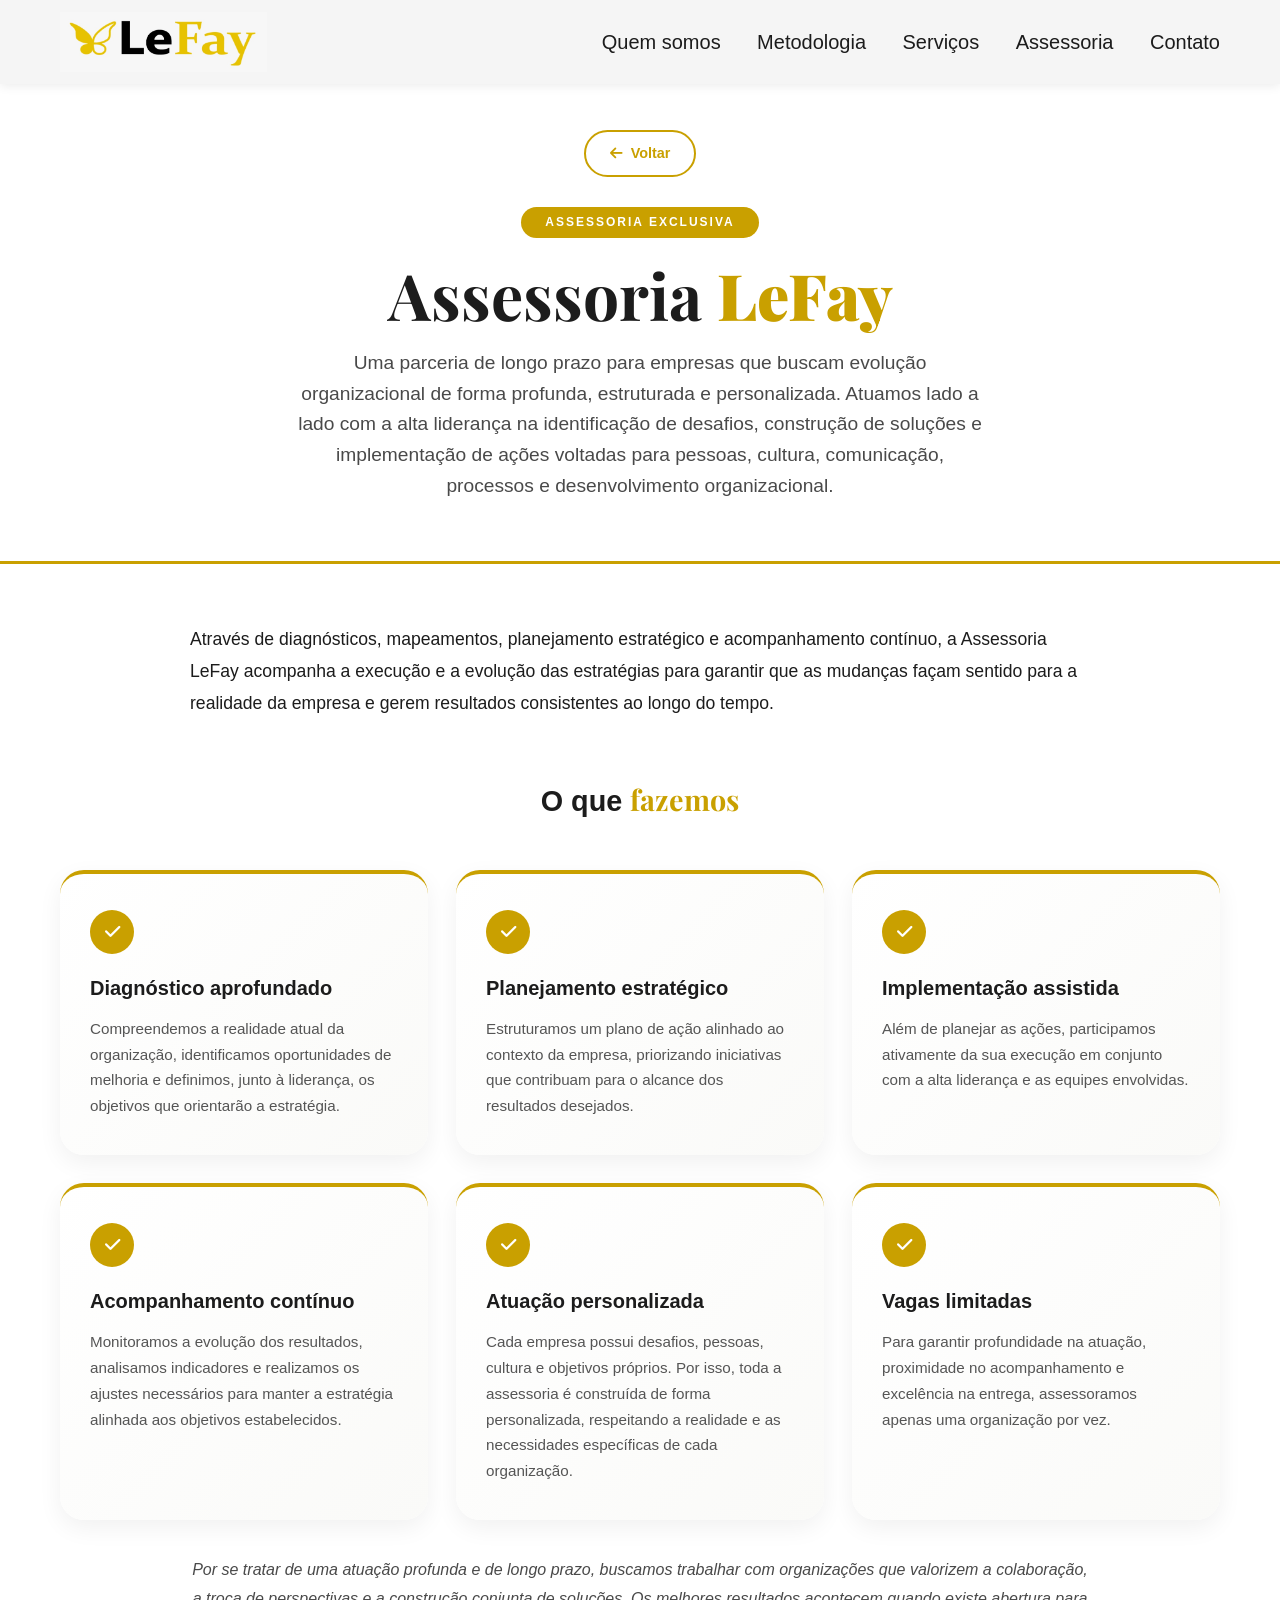
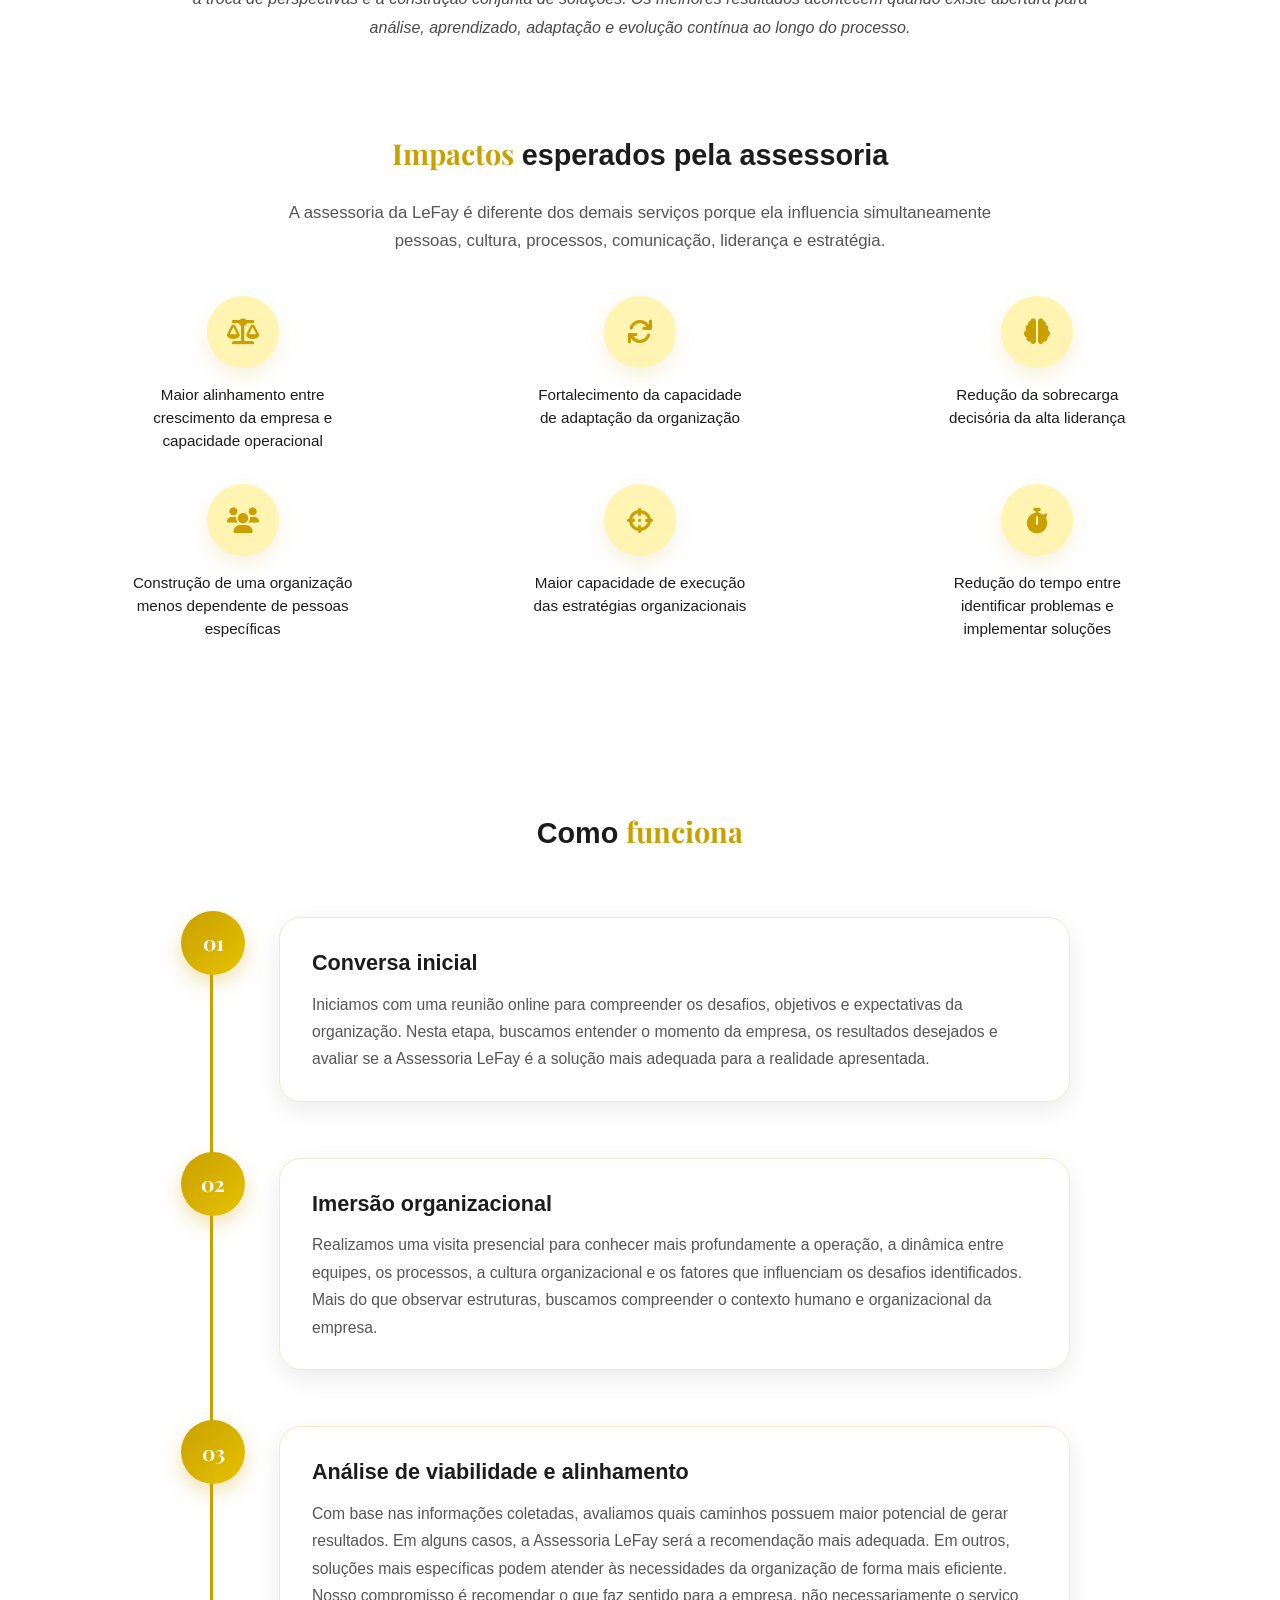
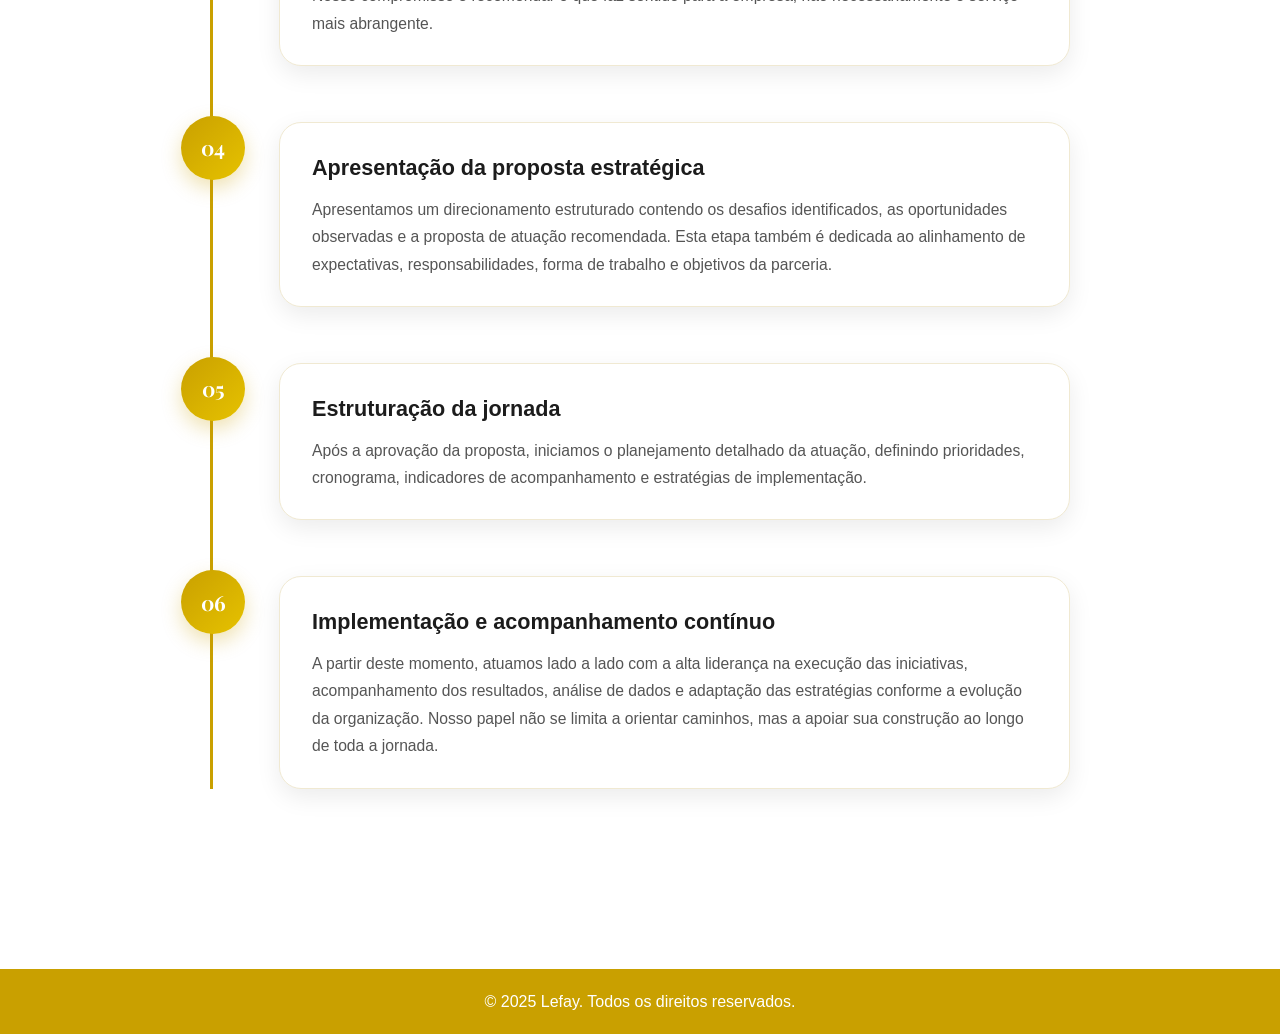
==== pages/acessoria.html @ 58fad02a "atualizando com base no wireframe que a cliente enviou" ====
<!DOCTYPE html>
<html lang="pt-BR">
<head>
    <meta charset="UTF-8">
    <meta name="viewport" content="width=device-width, initial-scale=1.0">
    <title>Assessoria Lefay | Lefay</title>
    <link rel="icon" type="image/png" href="images/favicon.png" sizes="64x64">
    <link rel="stylesheet" href="../styles.css">
    <link rel="stylesheet" href="https://cdnjs.cloudflare.com/ajax/libs/font-awesome/6.0.0/css/all.min.css">
    <link href="https://fonts.googleapis.com/css2?family=Playfair+Display:wght@400;700;900&display=swap" rel="stylesheet">
</head>
<body>
    <nav class="navbar">
        <div class="container">
            <div class="logo">
                <img src="../images/Prancheta 15.png" alt="Lefay Logo">
            </div>
            <div class="menu-toggle" id="menuToggle" aria-label="Abrir menu">
                <i class="fas fa-bars"></i>
            </div>
            <div class="nav-links" id="navLinks">
                <a href="index.html#about">Quem somos</a>
                <a href="index.html#metodologia">Metodologia</a>
                <a href="index.html#services">Serviços</a>
                <a href="index.html#assessoria">Assessoria</a>
                <a href="index.html#contact">Contato</a>
            </div>
        </div>
    </nav>

    <section class="service-detail-hero">
        <div class="container">
            <a href="../index.html#services" class="back-button">
                <i class="fas fa-arrow-left"></i> Voltar
            </a>
            <div class="service-hero-content">
                <span class="service-badge">ASSESSORIA EXCLUSIVA</span>
                <h1 class="service-detail-title">Assessoria <span class="highlight">LeFay</span></h1>
                <p class="service-detail-subtitle">Uma parceria de longo prazo para empresas que buscam evolução organizacional de forma profunda, estruturada e personalizada. Atuamos lado a lado com a alta liderança na identificação de desafios, construção de soluções e implementação de ações voltadas para pessoas, cultura, comunicação, processos e desenvolvimento organizacional.</p>
            </div>
        </div>
    </section>

    <section class="service-detail-content">
        <div class="container">

            <div class="service-detail-intro">
                <p>
                    Através de diagnósticos, mapeamentos, planejamento estratégico e acompanhamento contínuo, a Assessoria LeFay acompanha a execução e a evolução das estratégias para garantir que as mudanças façam sentido para a realidade da empresa e gerem resultados consistentes ao longo do tempo.
                </p>
            </div>

            <div class="assessoria-features-section">
                <h2 class="impacts-title">O que <span class="highlight">fazemos</span></h2>
                <div class="assessoria-features-grid">
                    <div class="assessoria-feature-card">
                        <span class="assessoria-feature-check"><i class="fas fa-check"></i></span>
                        <h3>Diagnóstico aprofundado</h3>
                        <p>Compreendemos a realidade atual da organização, identificamos oportunidades de melhoria e definimos, junto à liderança, os objetivos que orientarão a estratégia.</p>
                    </div>
                    <div class="assessoria-feature-card">
                        <span class="assessoria-feature-check"><i class="fas fa-check"></i></span>
                        <h3>Planejamento estratégico</h3>
                        <p>Estruturamos um plano de ação alinhado ao contexto da empresa, priorizando iniciativas que contribuam para o alcance dos resultados desejados.</p>
                    </div>
                    <div class="assessoria-feature-card">
                        <span class="assessoria-feature-check"><i class="fas fa-check"></i></span>
                        <h3>Implementação assistida</h3>
                        <p>Além de planejar as ações, participamos ativamente da sua execução em conjunto com a alta liderança e as equipes envolvidas.</p>
                    </div>
                    <div class="assessoria-feature-card">
                        <span class="assessoria-feature-check"><i class="fas fa-check"></i></span>
                        <h3>Acompanhamento contínuo</h3>
                        <p>Monitoramos a evolução dos resultados, analisamos indicadores e realizamos os ajustes necessários para manter a estratégia alinhada aos objetivos estabelecidos.</p>
                    </div>
                    <div class="assessoria-feature-card">
                        <span class="assessoria-feature-check"><i class="fas fa-check"></i></span>
                        <h3>Atuação personalizada</h3>
                        <p>Cada empresa possui desafios, pessoas, cultura e objetivos próprios. Por isso, toda a assessoria é construída de forma personalizada, respeitando a realidade e as necessidades específicas de cada organização.</p>
                    </div>
                    <div class="assessoria-feature-card">
                        <span class="assessoria-feature-check"><i class="fas fa-check"></i></span>
                        <h3>Vagas limitadas</h3>
                        <p>Para garantir profundidade na atuação, proximidade no acompanhamento e excelência na entrega, assessoramos apenas uma organização por vez.</p>
                    </div>
                </div>
                <p class="assessoria-features-note">
                    Por se tratar de uma atuação profunda e de longo prazo, buscamos trabalhar com organizações que valorizem a colaboração, a troca de perspectivas e a construção conjunta de soluções. Os melhores resultados acontecem quando existe abertura para análise, aprendizado, adaptação e evolução contínua ao longo do processo.
                </p>
            </div>

            <div class="impacts-section">
                <h2 class="impacts-title"><span class="highlight">Impactos</span> esperados pela assessoria</h2>
                <p class="impacts-subtext">A assessoria da LeFay é diferente dos demais serviços porque ela influencia simultaneamente pessoas, cultura, processos, comunicação, liderança e estratégia.</p>
                <div class="impacts-grid">
                    <div class="impact-item">
                        <span class="impact-icon"><i class="fas fa-balance-scale"></i></span>
                        <p>Maior alinhamento entre crescimento da empresa e capacidade operacional</p>
                    </div>
                    <div class="impact-item">
                        <span class="impact-icon"><i class="fas fa-sync"></i></span>
                        <p>Fortalecimento da capacidade de adaptação da organização</p>
                    </div>
                    <div class="impact-item">
                        <span class="impact-icon"><i class="fas fa-brain"></i></span>
                        <p>Redução da sobrecarga decisória da alta liderança</p>
                    </div>
                    <div class="impact-item">
                        <span class="impact-icon"><i class="fas fa-users"></i></span>
                        <p>Construção de uma organização menos dependente de pessoas específicas</p>
                    </div>
                    <div class="impact-item">
                        <span class="impact-icon"><i class="fas fa-crosshairs"></i></span>
                        <p>Maior capacidade de execução das estratégias organizacionais</p>
                    </div>

                     <div class="impact-item">
                        <span class="impact-icon"><i class="fas fa-stopwatch"></i></span>
                        <p>Redução do tempo entre identificar problemas e implementar soluções</p>
                    </div>

                </div>
            </div>

        </div>

        <div class="assessoria-jornada" id="como-funciona">
            <div class="container">
                <h2 class="impacts-title">Como <span class="highlight">funciona</span></h2>
                <div class="jornada-timeline">

                    <div class="jornada-step">
                        <div class="jornada-step-number"><span class="highlight">01</span></div>
                        <div class="jornada-step-content">
                            <h3>Conversa inicial</h3>
                            <p>Iniciamos com uma reunião online para compreender os desafios, objetivos e expectativas da organização. Nesta etapa, buscamos entender o momento da empresa, os resultados desejados e avaliar se a Assessoria LeFay é a solução mais adequada para a realidade apresentada.</p>
                        </div>
                    </div>

                    <div class="jornada-step">
                        <div class="jornada-step-number"><span class="highlight">02</span></div>
                        <div class="jornada-step-content">
                            <h3>Imersão organizacional</h3>
                            <p>Realizamos uma visita presencial para conhecer mais profundamente a operação, a dinâmica entre equipes, os processos, a cultura organizacional e os fatores que influenciam os desafios identificados. Mais do que observar estruturas, buscamos compreender o contexto humano e organizacional da empresa.</p>
                        </div>
                    </div>

                    <div class="jornada-step">
                        <div class="jornada-step-number"><span class="highlight">03</span></div>
                        <div class="jornada-step-content">
                            <h3>Análise de viabilidade e alinhamento</h3>
                            <p>Com base nas informações coletadas, avaliamos quais caminhos possuem maior potencial de gerar resultados. Em alguns casos, a Assessoria LeFay será a recomendação mais adequada. Em outros, soluções mais específicas podem atender às necessidades da organização de forma mais eficiente. Nosso compromisso é recomendar o que faz sentido para a empresa, não necessariamente o serviço mais abrangente.</p>
                        </div>
                    </div>

                    <div class="jornada-step">
                        <div class="jornada-step-number"><span class="highlight">04</span></div>
                        <div class="jornada-step-content">
                            <h3>Apresentação da proposta estratégica</h3>
                            <p>Apresentamos um direcionamento estruturado contendo os desafios identificados, as oportunidades observadas e a proposta de atuação recomendada. Esta etapa também é dedicada ao alinhamento de expectativas, responsabilidades, forma de trabalho e objetivos da parceria.</p>
                        </div>
                    </div>

                    <div class="jornada-step">
                        <div class="jornada-step-number"><span class="highlight">05</span></div>
                        <div class="jornada-step-content">
                            <h3>Estruturação da jornada</h3>
                            <p>Após a aprovação da proposta, iniciamos o planejamento detalhado da atuação, definindo prioridades, cronograma, indicadores de acompanhamento e estratégias de implementação.</p>
                        </div>
                    </div>

                    <div class="jornada-step jornada-step--last">
                        <div class="jornada-step-number"><span class="highlight">06</span></div>
                        <div class="jornada-step-content">
                            <h3>Implementação e acompanhamento contínuo</h3>
                            <p>A partir deste momento, atuamos lado a lado com a alta liderança na execução das iniciativas, acompanhamento dos resultados, análise de dados e adaptação das estratégias conforme a evolução da organização. Nosso papel não se limita a orientar caminhos, mas a apoiar sua construção ao longo de toda a jornada.</p>
                        </div>
                    </div>

                </div>
            </div>
        </div>

    </section>

    <footer class="footer">
        <div class="container">
            <p>&copy; 2025 Lefay. Todos os direitos reservados.</p>
        </div>
    </footer>

    <script>
        const menuToggle = document.getElementById('menuToggle');
        const navLinks = document.getElementById('navLinks');
        if (menuToggle && navLinks) {
            menuToggle.addEventListener('click', (e) => {
                e.stopPropagation();
                navLinks.classList.toggle('active');
            });
            navLinks.querySelectorAll('a').forEach(link => {
                link.addEventListener('click', () => {
                    navLinks.classList.remove('active');
                });
            });
            document.addEventListener('click', (e) => {
                if (!e.target.closest('.navbar')) {
                    navLinks.classList.remove('active');
                }
            });
        }
    </script>
</body>
</html>
---- styles.css ----
:root {
    --gold: #C9A000;
    --sunflower: #FFF4B1;
    --beige: #F5F5F5;
    --white: #ffffff;
    --white2: #F5F5F5;
    --text-dark: #1C1C1C;
    --light-gold: #E6C200;
    --soft-beige: #F5F5F5;
    --cream: #F5F5F5;
    --brand-white: #F5F5F5;
    --notice-bg: #fffbe6;
    --notice-border: #ffe58f;
}

* {
    margin: 0;
    padding: 0;
    box-sizing: border-box;
}

body {
    font-family: 'Arial', sans-serif;
    line-height: 1.6;
    color: var(--text-dark);
    max-width: 100%;
    overflow-x: hidden;
    background-color: var(--brand-white);
}

section {
    background-color: var(--brand-white);
}

.container {
    max-width: 1280px;
    margin: 0 auto;
    padding: 0 60px;
    width: 100%;
}

/* Navbar */
.navbar {
    position: fixed;
    top: 0;
    left: 0;
    right: 0;
    background-color: var(--white2);
    padding: 12px 0;
    box-shadow: 0 2px 10px rgba(0, 0, 0, 0.08);
    z-index: 1000;
}

.navbar .container {
    display: flex;
    justify-content: space-between;
    align-items: center;
}

.logo {
    height: 60px;
    display: flex;
    align-items: center;
}

.logo img {
    height: 60px;
    width: auto;
}

.nav-links a {
    text-decoration: none;
    color: var(--text-dark);
    margin-left: 32px;
    font-weight: 500;
    transition: color 0.3s ease;
    font-size: 20px;
}

.nav-links a:hover {
    color: var(--gold);
}

/* Menu mobile */
.menu-toggle {
    display: none;
    cursor: pointer;
    font-size: 24px;
}

/* Welcome Hero Section */
.welcome-hero {
    min-height: 90vh;
    background: linear-gradient(135deg, var(--gold), var(--sunflower));
    color: var(--white);
    display: flex;
    align-items: center;
    position: relative;
    padding-top: 80px;
    padding-left: 40px;
    overflow: hidden;
}

.welcome-hero .container {
    display: block;
    padding: 0;
    max-width: none;
    width: 100%;
}

.hero-content {
    text-align: left;
    max-width: min(700px, 60vw);
    margin: 0;
    padding: 0 40px;
    position: relative;
    z-index: 2;
}

.hero-image {
    position: absolute;
    right: 5%;
    top: 50%;
    transform: translateY(-50%);
    width: 50%;
    max-width: 680px;
    display: flex;
    align-items: center;
    justify-content: center;
    z-index: 1;
}

.hero-image img {
    max-width: 100%;
    height: auto;
    object-fit: contain;
    filter: drop-shadow(0 10px 30px rgba(0, 0, 0, 0.15));
    transition: transform 0.3s ease, filter 0.3s ease;
}

.hero-image img:hover {
    transform: scale(1.05);
    filter: drop-shadow(0 15px 40px rgba(0, 0, 0, 0.2));
}

.hero-content h1 {
    font-size: clamp(4.5rem, 9vw, 7rem);
    margin-bottom: 18px;
    line-height: 1.1;
    max-width: 100%;
    word-wrap: break-word;
}

.hero-content h1 .highlight {
    font-family: 'Playfair Display', serif;
    font-weight: 700;
}

.hero-content p {
    font-size: clamp(1.15rem, 1.55vw, 1.55rem);
    margin-bottom: 30px;
    max-width: 100%;
}


.cta-button {
    display: inline-block;
    padding: 15px 40px;
    background-color: var(--white);
    color: var(--gold);
    text-decoration: none;
    border-radius: 30px;
    font-size: 1.2rem;
    font-weight: bold;
    transition: transform 0.3s ease;
    position: relative;
    overflow: hidden;
}


.cta-button:hover {
    transform: translateY(-3px);
}

.cta-button:active {
    animation: buttonClickPulse 0.6s ease-out;
    transform: scale(0.98);
}

.scroll-indicator {
    position: absolute;
    bottom: 28px;
    left: 50%;
    transform: translateX(-50%);
    text-align: center;
    color: var(--white);
}

.scroll-indicator p {
    margin-bottom: 10px;
    font-size: 1.1rem;
}

.bounce {
    animation: bounce 2s infinite;
    font-size: 24px;
}

@keyframes bounce {
    0%, 20%, 50%, 80%, 100% { transform: translateY(0); }
    40% { transform: translateY(-24px); }
    60% { transform: translateY(-12px); }
}

@keyframes rippleEffect {
    0% {
        width: 0;
        height: 0;
        opacity: 1;
    }
    100% {
        width: 300px;
        height: 300px;
        opacity: 0;
    }
}

/* Update notice */
.update-notice {
    padding: 24px 0;
    background: var(--notice-bg);
    border-top: 1px solid var(--notice-border);
    border-bottom: 1px solid var(--notice-border);
}
.update-notice p {
    text-align: center;
    font-size: 1rem;
}

/* Sections */
section {
    padding: 110px 0;
    background-color: var(--brand-white);
}

/* Títulos de seção gerais */
.section-title {
    text-align: center;
    font-size: 4.5rem;
    margin-bottom: 56px;
    color: var(--gold);
    margin-left: 0;
    font-family: 'Arial', sans-serif;
}

.section-title .highlight {
    font-family: 'Playfair Display', serif;
    font-weight: 700;
}

.section-titlee {
    text-align: center;
    font-size: 3.0rem;
    margin-bottom: 56px;
    color: var(--gold);
    margin-left: 0;
    font-family: 'Arial', sans-serif;
}

.section-titlee .highlight {
    font-family: 'Playfair Display', serif;
    font-weight: 700;
}

/* Subtítulo seção serviços */
.section-subtitle {
    text-align: center;
    font-size: 1.2rem;
    max-width: 900px;
    margin: 0 auto 30px;
    color: #555;
}

/* About Section */
.about-content {
    max-width: 900px;
    margin: 0 auto;
    text-align: center;
}

.about-content p {
    margin-bottom: 20px;
    font-size: 1.4rem;
}

.about-content h3 {
    color: var(--gold);
    font-size: 5rem;
    text-align: center;
    margin: 40px 0 20px;
    font-family: 'Arial', sans-serif;
}

.about-content h3 .highlight {
    font-family: 'Playfair Display', serif;
    font-weight: 700;
}

/* MVV Section - Cards interativos (não clicáveis) */
.mvv-intro {
    max-width: 1000px;
    margin: 60px auto 0;
    text-align: center;
    font-size: 1.2rem;
}
.mvv-intro p {
    margin-bottom: 8px;
}

.mvv-grid {
    display: grid;
    grid-template-columns: repeat(3, 1fr);
    gap: 30px;
    margin-top: 60px;
    max-width: 100%;
    margin-left: 20px;
    margin-right: 20px;
}

.mvv-card {
    background: linear-gradient(135deg, var(--white) 0%, #fafaf8 100%);
    padding: 40px 32px;
    border-radius: 24px;
    text-align: center;
    box-shadow: 0 10px 30px rgba(0, 0, 0, 0.06), 0 1px 8px rgba(0, 0, 0, 0.04);
    overflow: hidden;
    min-height: 180px;
    display: flex;
    flex-direction: column;
    justify-content: center;
    align-items: center;
    transition: all 0.35s cubic-bezier(0.16, 1, 0.3, 1);
    position: relative;
    border: 1px solid rgba(255, 255, 255, 0.8);
    cursor: pointer;
}

.mvv-card:hover {
    transform: translateY(-8px);
    box-shadow: 0 20px 40px rgba(0, 0, 0, 0.12), 0 1px 8px rgba(0, 0, 0, 0.06);
    background-color: var(--gold);
    background: linear-gradient(135deg, var(--gold) 0%, var(--light-gold) 100%);
}

.mvv-card:hover h3 {
    color: var(--white);
}

.mvv-card.active {
    background: linear-gradient(135deg, var(--gold) 0%, var(--light-gold) 100%);
}

.mvv-card.active h3 {
    color: var(--white);
}

.mvv-card.active .mvv-details {
    max-height: 500px;
    opacity: 1;
    padding: 12px 10px;
}

.mvv-details {
    max-height: 0;
    opacity: 0;
    overflow: hidden;
    transition: max-height 1.2s cubic-bezier(0.25, 0.46, 0.45, 0.94), opacity 1.2s ease-in-out, padding 0.5s ease;
    padding: 0 10px;
    font-size: 1.1rem;
    color: var(--white);
    width: 100%;
}

.mvv-card:hover .mvv-details {
    max-height: 500px;
    opacity: 1;
    padding: 12px 10px;
}

.mvv-card h3 {
    color: var(--gold);
    font-size: 1.8rem;
    margin-bottom: 12px;
    transition: color 0.8s cubic-bezier(0.25, 0.46, 0.45, 0.94);
    font-family: 'Arial', sans-serif;
}

.mvv-card h3 .highlight {
    font-family: 'Playfair Display', serif;
    font-weight: 700;
}

.mvv-card .values-list {
    list-style: none;
    padding: 0;
    margin: 0;
    text-align: left;
}

.mvv-card .values-list li {
    padding: 6px 0;
    border-bottom: 1px solid rgba(255, 255, 255, 0.2);
    font-size: 1rem;
    color: var(--white);
}

.mvv-card .values-list li:last-child {
    border-bottom: none;
}

/* Services Section - Division Cards */
.service-divisions {
    display: grid;
    grid-template-columns: repeat(3, 1fr);
    gap: 30px;
    max-width: 1000px;
    margin: 0 auto 56px;
}

.division-card-link {
    text-decoration: none;
    color: inherit;
    display: block;
    transition: transform 0.3s ease, box-shadow 0.3s ease;
    height: 100%;
}

.division-card-link:hover {
    transform: translateY(-8px);
}

.division-card-link:focus .division-card {
    outline: 2px solid var(--gold);
    outline-offset: 4px;
}

.division-card {
    background: var(--white);
    border: 2px solid var(--gold);
    border-radius: 24px;
    padding: 36px 28px 28px;
    display: flex;
    flex-direction: column;
    align-items: center;
    gap: 14px;
    text-align: center;
    transition: all 0.3s ease;
    box-shadow: 0 4px 16px rgba(0,0,0,0.05);
    cursor: pointer;
    height: 100%;
    min-height: 300px;
    position: relative;
}

/* Indicador "Clique para ver" */
.division-card .click-indicator {
    display: inline-block;
    margin-top: 8px;
    padding: 6px 16px;
    background: var(--gold);
    color: var(--white);
    border-radius: 20px;
    font-size: 0.7rem;
    font-weight: 700;
    letter-spacing: 0.5px;
    text-transform: uppercase;
    opacity: 0;
    transform: translateY(10px);
    transition: all 0.3s ease;
}

.division-card-link:hover .division-card .click-indicator {
    opacity: 1;
    transform: translateY(0);
}

.division-card--highlight .click-indicator {
    background: var(--white);
    color: var(--gold);
}

.division-card-link:hover .division-card {
    border-color: var(--light-gold);
    box-shadow: 0 12px 40px rgba(201,160,0,0.2);
}

.division-card img {
    width: 80px;
    height: 80px;
    object-fit: contain;
    filter: drop-shadow(0 4px 8px rgba(0,0,0,0.1));
    transition: transform 0.3s ease;
    margin-bottom: 8px;
}

.division-card-link:hover img {
    transform: scale(1.08);
}

.division-card h4 {
    font-size: 1.2rem;
    color: var(--text-dark);
    line-height: 1.4;
    font-family: 'Arial', sans-serif;
    margin-bottom: 4px;
}

.division-card h4 strong {
    font-size: 1.4rem;
    display: block;
    margin-top: 4px;
}

.division-card h4 .highlight {
    font-family: 'Playfair Display', serif;
    font-weight: 700;
}

.division-card--highlight {
    background: linear-gradient(135deg, var(--gold) 0%, var(--light-gold) 100%);
    border-color: var(--gold);
}

.division-card--highlight h4 {
    color: var(--white);
}

.division-card--highlight h4 .highlight {
    color: var(--white);
}

.division-card--highlight h4 strong {
    color: var(--white);
}

.division-card--highlight img {
    filter: brightness(0) invert(1) drop-shadow(0 4px 8px rgba(0,0,0,0.2));
}

.division-card--highlight .division-desc {
    color: rgba(255,255,255,0.92);
}

.division-card--highlight .click-indicator {
    background: var(--white);
    color: var(--gold);
}

.division-card--highlight:hover {
    border-color: var(--white);
}

.division-desc {
    font-size: 0.95rem;
    color: #555;
    line-height: 1.6;
    text-align: center;
    margin-top: 4px;
    flex: 1;
    display: flex;
    align-items: center;
}

/* Assessoria LeFay - CTA card (estilo metodologia-hero-box) */
.assessoria-cta-link {
    display: block;
    text-decoration: none;
    color: inherit;
    max-width: 1000px;
    margin: 0 auto;
}

.assessoria-cta-box {
    display: grid;
    grid-template-columns: 76px 1fr auto;
    gap: 32px;
    align-items: center;
    background: linear-gradient(135deg, var(--gold) 0%, var(--light-gold) 100%);
    border-radius: 36px;
    padding: 44px 56px;
    box-shadow: 0 16px 48px rgba(201,160,0,0.18);
    transition: all 0.3s ease;
    position: relative;
    overflow: hidden;
}

.assessoria-cta-link:hover .assessoria-cta-box {
    transform: translateY(-6px);
    box-shadow: 0 22px 56px rgba(201,160,0,0.28);
}

.assessoria-cta-icon {
    display: flex;
    align-items: center;
    justify-content: center;
    width: 76px;
    height: 76px;
    border-radius: 50%;
    background: rgba(255,255,255,0.18);
    color: var(--white);
    font-size: 2.1rem;
    flex-shrink: 0;
    transition: transform 0.4s cubic-bezier(0.34, 1.56, 0.64, 1), background 0.3s ease;
}

.assessoria-cta-link:hover .assessoria-cta-icon {
    transform: scale(1.1) rotate(-6deg);
    background: rgba(255,255,255,0.28);
}

.assessoria-cta-text h3 {
    font-size: 2.2rem;
    color: var(--white);
    line-height: 1.2;
    margin-bottom: 10px;
    font-family: 'Arial', sans-serif;
}

.assessoria-cta-text h3 .highlight {
    font-family: 'Playfair Display', serif;
    font-weight: 700;
    color: var(--white);
}

.assessoria-cta-sub {
    font-size: 1rem;
    color: var(--white);
    opacity: 0.92;
    line-height: 1.6;
    max-width: 520px;
}

.assessoria-cta-indicator {
    display: inline-flex;
    align-items: center;
    gap: 10px;
    white-space: nowrap;
    padding: 12px 26px;
    background: var(--white);
    color: var(--gold);
    border-radius: 30px;
    font-size: 0.85rem;
    font-weight: 700;
    letter-spacing: 0.5px;
    text-transform: uppercase;
    transition: transform 0.3s ease, box-shadow 0.3s ease;
}

.assessoria-cta-indicator i {
    transition: transform 0.3s ease;
}

.assessoria-cta-link:hover .assessoria-cta-indicator {
    transform: translateX(4px);
    box-shadow: 0 6px 18px rgba(0,0,0,0.15);
}

.assessoria-cta-link:hover .assessoria-cta-indicator i {
    transform: translateX(4px);
}

/* Service Category Buttons - Novos botões na página principal */
.service-category-buttons {
    display: grid;
    grid-template-columns: repeat(4, 1fr);
    gap: 20px;
    max-width: 1200px;
    margin: 40px auto 0;
}

.service-category-btn {
    display: flex;
    flex-direction: column;
    align-items: center;
    justify-content: center;
    padding: 30px 20px;
    background: var(--white);
    border: 2px solid var(--gold);
    border-radius: 20px;
    text-decoration: none;
    color: var(--text-dark);
    transition: all 0.3s ease;
    box-shadow: 0 4px 16px rgba(0,0,0,0.04);
    min-height: 160px;
    gap: 12px;
    position: relative;
    overflow: hidden;
}

.service-category-btn::before {
    content: '';
    position: absolute;
    top: 0;
    left: 0;
    right: 0;
    bottom: 0;
    background: linear-gradient(135deg, var(--gold), var(--light-gold));
    opacity: 0;
    transition: opacity 0.3s ease;
    z-index: 0;
}

.service-category-btn:hover::before {
    opacity: 1;
}

.service-category-btn:hover {
    transform: translateY(-6px);
    box-shadow: 0 12px 40px rgba(201,160,0,0.2);
    border-color: var(--light-gold);
}

.service-category-btn .btn-icon {
    font-size: 2.5rem;
    color: var(--gold);
    transition: all 0.3s ease;
    position: relative;
    z-index: 1;
}

.service-category-btn:hover .btn-icon {
    color: var(--white);
    transform: scale(1.1);
}

.service-category-btn .btn-label {
    font-size: 1rem;
    font-weight: 600;
    text-align: center;
    position: relative;
    z-index: 1;
    transition: color 0.3s ease;
    line-height: 1.3;
}

.service-category-btn:hover .btn-label {
    color: var(--white);
}

.service-category-btn .btn-count {
    font-size: 0.75rem;
    color: #999;
    position: relative;
    z-index: 1;
    transition: color 0.3s ease;
}

.service-category-btn:hover .btn-count {
    color: rgba(255,255,255,0.7);
}

.service-category-btn--highlight {
    background: linear-gradient(135deg, var(--gold) 0%, var(--light-gold) 100%);
    border-color: var(--gold);
}

.service-category-btn--highlight .btn-icon {
    color: var(--white);
}

.service-category-btn--highlight .btn-label {
    color: var(--white);
}

.service-category-btn--highlight .btn-count {
    color: rgba(255,255,255,0.7);
}

.service-category-btn--highlight:hover {
    border-color: var(--white);
}

/* Service Areas (catalog) */
.service-areas {
    display: flex;
    flex-direction: column;
    gap: 32px;
    margin-top: 16px;
}

.service-area-group {
    border-radius: 24px;
    overflow: hidden;
    box-shadow: 0 6px 24px rgba(0,0,0,0.07);
}

.service-area-header {
    background: linear-gradient(135deg, var(--gold) 0%, var(--light-gold) 100%);
    color: var(--white);
    font-size: 1.2rem;
    letter-spacing: 1px;
    text-align: center;
    padding: 18px 32px;
    font-family: 'Arial', sans-serif;
}

.service-area-header .highlight {
    font-family: 'Playfair Display', serif;
    font-weight: 700;
}

.service-items-grid {
    display: grid;
    grid-template-columns: repeat(3, 1fr);
    gap: 16px;
    padding: 24px;
    background: var(--white);
}

.service-item {
    display: flex;
    align-items: center;
    justify-content: center;
    text-align: center;
    padding: 20px 16px;
    border: 2px solid #e8e0c8;
    border-radius: 16px;
    font-size: 0.95rem;
    font-weight: 500;
    color: var(--text-dark);
    text-decoration: none;
    line-height: 1.4;
    background: var(--brand-white);
    transition: all 0.25s ease;
    min-height: 80px;
}

.service-item:hover {
    border-color: var(--gold);
    background: var(--sunflower);
    color: var(--text-dark);
    transform: translateY(-3px);
    box-shadow: 0 6px 18px rgba(201,160,0,0.18);
}

/* =============================================
   SERVICE DETAIL PAGES - NOVO LAYOUT
   ============================================= */

.service-detail-hero {
    background: var(--white);
    color: var(--text-dark);
    padding: 130px 0 60px;
    text-align: center;
    margin-top: 0;
    border-bottom: 3px solid var(--gold);
}

.service-hero-content {
    max-width: 800px;
    margin: 0 auto;
    animation: fadeInUp 0.8s ease forwards;
}

.service-badge {
    display: inline-block;
    background: var(--gold);
    color: var(--white);
    padding: 6px 24px;
    border-radius: 30px;
    font-size: 0.75rem;
    font-weight: 700;
    letter-spacing: 2px;
    text-transform: uppercase;
    margin-bottom: 20px;
}

.service-detail-title {
    font-family: 'Playfair Display', serif;
    font-weight: 700;
    font-size: 4rem;
    margin-bottom: 16px;
    line-height: 1.15;
    color: var(--text-dark);
}

.service-detail-title .highlight {
    color: var(--gold);
    font-weight: 900;
}

.service-detail-subtitle {
    font-size: 1.2rem;
    opacity: 0.8;
    max-width: 700px;
    margin: 0 auto;
    color: var(--text-dark);
    line-height: 1.6;
}

/* Content */
.service-detail-content {
    padding: 60px 0 80px;
    background-color: var(--white);
}

.service-detail-categories {
    display: flex;
    flex-direction: column;
}

.service-category-group {
    min-height: 90vh;
    display: flex;
    align-items: center;
}

.service-category-group:nth-child(odd) {
    background-color: var(--white);
}

.service-category-group:nth-child(even) {
    background-color: var(--sunflower);
}

.service-category-inner {
    display: grid;
    grid-template-columns: 1fr 1fr;
    gap: 60px;
    align-items: center;
}

.service-category-icon-area {
    display: flex;
    flex-direction: column;
    align-items: flex-start;
    gap: 28px;
}

.service-category-big-icon {
    display: flex;
    align-items: center;
    justify-content: center;
    color: var(--gold);
    font-size: 5rem;
    transition: transform 0.4s cubic-bezier(0.34, 1.56, 0.64, 1);
}


.service-category-big-iconn {
    display: flex;
    align-items: center;
    justify-content: center;
    color: var(--text-dark);
    font-size: 5rem;
    transition: transform 0.4s cubic-bezier(0.34, 1.56, 0.64, 1);
}

.service-category-icon-area:hover .service-category-big-icon {
    transform: scale(1.15) rotate(-6deg);
}

.service-category-icon-area:hover .service-category-big-iconn {
    transform: scale(1.15) rotate(-6deg);
}

.service-category-title {
    font-family: 'Playfair Display', serif;
    font-weight: 700;
    font-size: 3.4rem;
    color: var(--text-dark);
    line-height: 1.15;
    margin: 0;
}

.service-category-titlee {
    font-family: 'Playfair Display', serif;
    font-weight: 700;
    font-size: 3.4rem;
    color: var(--gold);
    line-height: 1.15;
    margin: 0;
}

.service-category-items {
    display: grid;
    grid-template-columns: repeat(2, 1fr);
    gap: 24px;
}

.service-category-item {
    padding: 18px 0 18px 24px;
    border-left: 2px solid var(--gold);
    background: none;
    box-shadow: none;
    border-radius: 0;
    opacity: 0.85;
    font-size: 1.2rem;
    color: var(--text-dark);
    line-height: 1.55;
    transition: opacity 0.3s ease, border-left-color 0.3s ease, transform 0.3s ease;
    display: flex;
    align-items: center;
}

.service-category-item:hover {
    opacity: 1;
    border-left-color: var(--light-gold);
    transform: translateX(6px);
}

.service-category-group:nth-child(1) { animation-delay: 0.1s; }
.service-category-group:nth-child(2) { animation-delay: 0.2s; }
.service-category-group:nth-child(3) { animation-delay: 0.3s; }
.service-category-group:nth-child(4) { animation-delay: 0.4s; }
.service-category-group:nth-child(5) { animation-delay: 0.5s; }
.service-category-group:nth-child(6) { animation-delay: 0.6s; }
.service-category-group:nth-child(7) { animation-delay: 0.7s; }
.service-category-group:nth-child(8) { animation-delay: 0.8s; }

.category-header {
    display: flex;
    align-items: center;
    gap: 14px;
    margin-bottom: 24px;
    padding-bottom: 16px;
    border-bottom: 2px solid var(--sunflower);
}

.category-icon {
    display: flex;
    align-items: center;
    justify-content: center;
    width: 44px;
    height: 44px;
    background: var(--gold);
    color: var(--white);
    border-radius: 12px;
    font-size: 1.2rem;
    flex-shrink: 0;
}

.service-category-item::before {
    content: '◆';
    color: var(--white);
    font-size: 0.55rem;
    opacity: 0.8;
}

/* Back Button */
.back-button {
    display: inline-flex;
    align-items: center;
    gap: 8px;
    padding: 10px 24px;
    background: transparent;
    color: var(--gold);
    text-decoration: none;
    border-radius: 30px;
    font-size: 0.9rem;
    font-weight: 600;
    transition: all 0.3s ease;
    border: 2px solid var(--gold);
    margin-bottom: 30px;
}

.back-button:hover {
    background: var(--gold);
    color: var(--white);
    transform: translateX(-5px);
    box-shadow: 0 4px 15px rgba(201, 160, 0, 0.3);
}

.back-button i {
    transition: transform 0.3s ease;
}

.back-button:hover i {
    transform: translateX(-4px);
}

/* Animações */
@keyframes fadeInUp {
    from {
        opacity: 0;
        transform: translateY(30px);
    }
    to {
        opacity: 1;
        transform: translateY(0);
    }
}

/* Others */
.filosofia-content {
    display: grid;
    grid-template-columns: 45% 55%;
    gap: 80px;
    align-items: center;
    width: 100%;
}

.filosofia-image {
    display: flex;
    align-items: center;
    justify-content: center;
}

.filosofia-image img {
    max-width: 100%;
    max-height: 500px;
    object-fit: contain;
    filter: drop-shadow(0 10px 30px rgba(0,0,0,0.1));
    transition: transform 0.4s ease;
}

.filosofia-image img:hover {
    transform: scale(1.04) translateY(-6px);
}

.filosofia-text p {
    font-size: 1.15rem;
    line-height: 1.9;
    margin-bottom: 22px;
    color: var(--text-dark);
}

/* Metodologia Section */
.metodologia-hero-box {
    display: grid;
    grid-template-columns: 1fr 1fr;
    gap: 40px;
    align-items: center;
    background: linear-gradient(135deg, var(--gold) 0%, var(--light-gold) 100%);
    border-radius: 36px;
    padding: 50px 56px;
    margin-bottom: 40px;
    box-shadow: 0 16px 48px rgba(201,160,0,0.18);
}

.metodologia-hero-text h3 {
    font-size: 2.6rem;
    color: var(--text-dark);
    line-height: 1.2;
    margin-bottom: 16px;
    font-family: 'Arial', sans-serif;
}

.metodologia .text-center {
    max-width: 900px;
    margin: 0 auto 50px;
    text-align: center;
    padding: 0 20px;
}

.metodologia .text-center p {
    font-size: 1.25rem;
    line-height: 1.8;
    color: var(--text-dark);
}

.metodologia-hero-text h3 .highlight {
    font-family: 'Playfair Display', serif;
    font-weight: 700;
}

.metodologia-hero-text h3 span {
    color: var(--white);
}

.metodologia-sub {
    font-size: 1.1rem;
    color: var(--text-dark);
    opacity: 0.85;
    line-height: 1.6;
}

.metodologia-hero-img {
    display: flex;
    align-items: center;
    justify-content: center;
}

.metodologia-hero-img img {
    max-width: 100%;
    max-height: 340px;
    object-fit: contain;
    filter: drop-shadow(0 10px 30px rgba(0,0,0,0.15));
    transition: transform 0.4s ease;
}

.metodologia-hero-img img:hover {
    transform: scale(1.05) translateY(-6px);
}

.metodologia-desc {
    max-width: 900px;
    margin: 0 auto;
    text-align: center;
}

.metodologia-desc p {
    font-size: 1.15rem;
    line-height: 1.8;
    margin-bottom: 16px;
    color: var(--text-dark);
}

/* Etapas Section */
.etapas-grid {
    display: grid;
    grid-template-columns: repeat(2, 1fr);
    gap: 32px;
    max-width: 1000px;
    margin: 0 auto;
}

.etapa-card {
    background: linear-gradient(135deg, var(--white) 0%, #fafaf8 100%);
    border-radius: 28px;
    padding: 36px 32px;
    box-shadow: 0 8px 24px rgba(0,0,0,0.07);
    border-top: 4px solid var(--gold);
    transition: all 0.3s ease;
    position: relative;
}

.etapa-card:hover {
    transform: translateY(-6px);
    box-shadow: 0 16px 40px rgba(0,0,0,0.12);
}

.etapa-number {
    font-size: 3rem;
    color: var(--gold);
    opacity: 0.25;
    line-height: 1;
    margin-bottom: 8px;
    font-family: 'Arial', sans-serif;
}

.etapa-number .highlight {
    font-family: 'Playfair Display', serif;
    font-weight: 700;
}

.etapa-card h3 {
    font-size: 1.3rem;
    color: var(--text-dark);
    margin-bottom: 12px;
    font-family: 'Arial', sans-serif;
}

.etapa-card h3 .highlight {
    font-family: 'Playfair Display', serif;
    font-weight: 700;
}

.etapa-card p {
    font-size: 1rem;
    color: #555;
    line-height: 1.7;
}



/* Intro de descrição do serviço */
.service-detail-intro {
    max-width: 900px;
    margin: 0 auto 60px;
}

.service-detail-intro p {
    font-size: 1.1rem;
    line-height: 1.8;
    color: var(--text-dark);
    margin-bottom: 18px;
}

.service-detail-intro p:last-child {
    margin-bottom: 0;
}

/* Seção de impactos esperados */
.impacts-section {
    margin-bottom: 70px;
}

.impacts-title {
    font-family: 'Arial', sans-serif;
    font-size: 1.8rem;
    text-align: center;
    color: var(--text-dark);
    max-width: 800px;
    margin: 0 auto 48px;
    line-height: 1.4;
}

.impacts-title .highlight {
    font-family: 'Playfair Display', serif;
    font-weight: 700;
    color: var(--gold);
}

.impacts-subtext {
    text-align: center;
    font-size: 1.05rem;
    color: #555;
    max-width: 760px;
    margin: -24px auto 40px;
    line-height: 1.7;
}

.impacts-grid {
    display: grid;
    grid-template-columns: repeat(3, 1fr);
    gap: 32px;
}

.impact-item {
    display: flex;
    flex-direction: column;
    align-items: center;
    text-align: center;
    gap: 16px;
}

.impact-icon {
    display: flex;
    align-items: center;
    justify-content: center;
    width: 72px;
    height: 72px;
    border-radius: 50%;
    background: var(--sunflower);
    color: var(--gold);
    font-size: 1.6rem;
    box-shadow: 0 8px 20px rgba(201, 160, 0, 0.15);
    transition: transform 0.4s cubic-bezier(0.34, 1.56, 0.64, 1), 
                background 0.4s ease, 
                box-shadow 0.4s ease,
                color 0.4s ease;
}

.impact-item:hover .impact-icon {
    transform: scale(1.12) rotate(8deg);
    background: var(--gold);
    color: var(--white);
    box-shadow: 0 14px 32px rgba(201, 160, 0, 0.35);
}

.impact-item:hover .impact-icon i {
    animation: iconPulse 0.6s ease;
}

@keyframes iconPulse {
    0%, 100% { transform: scale(1); }
    50% { transform: scale(1.2); }
}

.impact-item p {
    font-size: 0.95rem;
    line-height: 1.5;
    color: var(--text-dark);
    max-width: 220px;
}

/* Áreas de Atuação */
.areas {
    padding-bottom: 90px;
}

.areas > .container {
    padding-bottom: 0;
}

.areas-grid {
    display: grid;
    grid-template-columns: 1fr 1fr;
    grid-template-rows: auto auto;
    gap: 20px;
    max-width: 1200px;
    margin: 40px auto 0;
    padding: 0 20px;
}

.area-tile-wrapper {
    perspective: 1800px;
}

.flip-card {
    background: none;
    padding: 0;
    min-height: 340px;
    border-radius: 28px;
}

.flip-card-inner {
    position: relative;
    width: 100%;
    height: 100%;
    min-height: 340px;
    transition: transform 0.7s cubic-bezier(0.4, 0.2, 0.2, 1);
    transform-style: preserve-3d;
}

.area-tile-wrapper:hover .flip-card-inner {
    transform: rotateY(180deg);
}

.flip-card-front,
.flip-card-back {
    position: absolute;
    inset: 0;
    backface-visibility: hidden;
    border-radius: 28px;
    padding: 40px 44px;
    display: flex;
    flex-direction: column;
    justify-content: center;
    overflow: hidden;
}

.area-tile--gold .flip-card-front,
.area-tile--gold .flip-card-back {
    background: var(--gold);
}

.area-tile--light .flip-card-front,
.area-tile--light .flip-card-back {
    background: var(--sunflower);
}

.flip-card-back {
    transform: rotateY(180deg);
    justify-content: center;
    gap: 8px;
}

.flip-card-front h3 {
    font-size: 1.9rem;
    color: var(--text-dark);
    margin-bottom: 16px;
    line-height: 1.2;
    font-family: 'Arial', sans-serif;
}

.flip-card-front h3 .highlight {
    font-family: 'Playfair Display', serif;
    font-weight: 700;
}

.flip-card-front p {
    font-size: 1rem;
    line-height: 1.75;
    color: var(--text-dark);
    max-width: 420px;
}

.flip-back-text {
    font-size: 0.78rem;
    line-height: 1.4;
    color: var(--text-dark);
    margin-bottom: 8px;
}

.flip-back-label {
    font-size: 0.78rem;
    font-weight: 700;
    color: var(--text-dark);
    margin-bottom: 6px;
}

.flip-back-list {
    list-style: none;
    padding: 0;
    margin: 0;
    display: flex;
    flex-direction: column;
    gap: 3px;
}

.flip-back-list li {
    font-size: 0.74rem;
    line-height: 1.25;
    color: var(--text-dark);
    padding-left: 16px;
    position: relative;
}

.flip-back-list li::before {
    content: '–';
    position: absolute;
    left: 0;
    font-weight: 700;
}

.flip-back-more {
    font-size: 0.72rem;
    color: var(--text-dark);
    opacity: 0.7;
    margin-top: 4px;
    font-style: italic;
}

/* Assessoria Lefay */
.assessoria-layout {
    display: grid;
    grid-template-columns: 1fr 1fr;
    gap: 56px;
    align-items: start;
    margin-top: 16px;
}

.assessoria-text p {
    font-size: 1.05rem;
    line-height: 1.8;
    color: var(--text-dark);
    margin-bottom: 16px;
}

.assessoria-divider {
    border: none;
    border-top: 2px solid var(--gold);
    margin: 28px 0;
    opacity: 0.4;
}

.assessoria-checklist {
    position: sticky;
    top: 110px;
}

.assessoria-checklist-inner {
    background: linear-gradient(145deg, var(--gold) 0%, var(--light-gold) 100%);
    border-radius: 28px;
    padding: 40px 36px;
    box-shadow: 0 16px 48px rgba(201,160,0,0.25);
}

.assessoria-brand {
    margin-bottom: 32px;
}

.assessoria-brand-name {
    font-size: 2rem;
    color: var(--white);
    line-height: 1.15;
    font-family: 'Arial', sans-serif;
}

.assessoria-brand-name .highlight {
    font-family: 'Playfair Display', serif;
    font-weight: 700;
}

.checklist-items {
    list-style: none;
    padding: 0;
    margin: 0;
    display: flex;
    flex-direction: column;
    gap: 14px;
}

.checklist-items li {
    display: flex;
    align-items: center;
    justify-content: space-between;
    background: rgba(255,255,255,0.18);
    border-radius: 12px;
    padding: 14px 20px;
    font-size: 1rem;
    font-weight: 600;
    color: var(--white);
    gap: 12px;
}

.checklist-items li i {
    background: var(--white);
    color: var(--gold);
    border-radius: 50%;
    width: 28px;
    height: 28px;
    display: flex;
    align-items: center;
    justify-content: center;
    font-size: 0.85rem;
    flex-shrink: 0;
}

/* Contact Form */
.contact-actions {
    display: flex;
    justify-content: center;
    margin-bottom: 20px;
}
.whatsapp-button {
    display: inline-flex;
    align-items: center;
    gap: 10px;
    background-color: #25D366;
    color: #fff;
    padding: 12px 28px;
    border-radius: 30px;
    font-weight: 600;
    text-decoration: none;
    transition: transform 0.2s ease, box-shadow 0.2s ease;
    position: relative;
    overflow: hidden;
}
.whatsapp-button:hover {
    transform: translateY(-2px);
    box-shadow: 0 6px 16px rgba(37, 211, 102, 0.3);
}

.whatsapp-button:active {
    animation: buttonClickPulse 0.6s ease-out;
    transform: scale(0.96);
}

.contact-form {
    max-width: 600px;
    margin: 0 auto;
}

.form-group {
    margin-bottom: 16px;
}

.form-group input,
.form-group textarea {
    width: 100%;
    padding: 14px 18px;
    border: 1px solid #ddd;
    border-radius: 16px;
    font-size: 1.05rem;
    transition: border-color 0.3s ease;
    background-color: #fff;
}

.form-group input:focus,
.form-group textarea:focus {
    outline: none;
    border-color: var(--gold);
}

.form-group textarea {
    height: 150px;
    resize: vertical;
}

.submit-button {
    display: block;
    width: 100%;
    padding: 15px;
    background-color: var(--gold);
    color: var(--white);
    border: none;
    border-radius: 30px;
    font-size: 1.3rem;
    cursor: pointer;
    transition: background-color 0.3s ease;
    position: relative;
    overflow: hidden;
}

.submit-button:hover {
    background-color: var(--light-gold);
}

.submit-button:active {
    animation: buttonClickPulse 0.6s ease-out;
    transform: scale(0.98);
}

#status-message {
    margin-top: 12px;
    padding: 10px;
    border-radius: 12px;
    text-align: center;
}

#status-message.success {
    background-color: #dff0d8;
    color: #3c763d;
}

#status-message.error {
    background-color: #f2dede;
    color: #a94442;
}

/* Footer */
.footer {
    background-color: var(--gold);
    color: var(--white);
    padding: 20px 0;
    text-align: center;
}

/* About Split Layout */
.about-split {
    display: grid;
    grid-template-columns: 55% 45%;
    gap: 80px;
    align-items: center;
    width: 100%;
}

.about-text p {
    font-size: 1.2rem;
    line-height: 1.9;
    margin-bottom: 24px;
    color: var(--text-dark);
}

.about-image {
    display: flex;
    align-items: center;
    justify-content: center;
}

.about-image img {
    max-width: 100%;
    max-height: 500px;
    object-fit: contain;
    filter: drop-shadow(0 10px 30px rgba(0,0,0,0.1));
    transition: transform 0.4s ease;
}

.about-image img:hover {
    transform: scale(1.04) translateY(-6px);
}

/* =============================================
   PÁGINA ASSESSORIA LEFAY
   ============================================= */

/* O que fazemos - feature cards com check */
.assessoria-features-section {
    margin-bottom: 90px;
}

.assessoria-features-grid {
    display: grid;
    grid-template-columns: repeat(3, 1fr);
    gap: 28px;
    margin-bottom: 36px;
}

.assessoria-feature-card {
    background: linear-gradient(135deg, var(--white) 0%, #fafaf8 100%);
    border-radius: 24px;
    padding: 36px 30px;
    box-shadow: 0 8px 24px rgba(0,0,0,0.06);
    border-top: 4px solid var(--gold);
    transition: all 0.3s ease;
    position: relative;
}

.assessoria-feature-card:hover {
    transform: translateY(-6px);
    box-shadow: 0 16px 40px rgba(0,0,0,0.12);
}

.assessoria-feature-check {
    display: flex;
    align-items: center;
    justify-content: center;
    width: 44px;
    height: 44px;
    border-radius: 50%;
    background: var(--gold);
    color: var(--white);
    font-size: 1.1rem;
    margin-bottom: 18px;
    transition: transform 0.4s cubic-bezier(0.34, 1.56, 0.64, 1);
}

.assessoria-feature-card:hover .assessoria-feature-check {
    transform: scale(1.12) rotate(8deg);
}

.assessoria-feature-card h3 {
    font-size: 1.25rem;
    color: var(--text-dark);
    margin-bottom: 12px;
    font-family: 'Arial', sans-serif;
}

.assessoria-feature-card p {
    font-size: 0.95rem;
    color: #555;
    line-height: 1.7;
}

.assessoria-features-note {
    max-width: 900px;
    margin: 0 auto;
    text-align: center;
    font-size: 1rem;
    color: var(--text-dark);
    opacity: 0.8;
    line-height: 1.8;
    font-style: italic;
}

/* Como funciona - jornada / timeline */
.assessoria-jornada {
    background: var(--white);
    padding: 100px 0;
}

.assessoria-jornada .impacts-title {
    margin-bottom: 64px;
}

.jornada-timeline {
    max-width: 860px;
    margin: 0 auto;
    position: relative;
    padding-left: 50px;
    border-left: 3px solid var(--gold);
}

.jornada-step {
    position: relative;
    padding-bottom: 56px;
}

.jornada-step--last {
    padding-bottom: 0;
}

.jornada-step-number {
    position: absolute;
    left: -50px;
    top: -6px;
    width: 64px;
    height: 64px;
    transform: translateX(-50%);
    border-radius: 50%;
    background: linear-gradient(135deg, var(--gold) 0%, var(--light-gold) 100%);
    color: var(--white);
    display: flex;
    align-items: center;
    justify-content: center;
    font-size: 1.3rem;
    font-weight: 700;
    box-shadow: 0 8px 20px rgba(201,160,0,0.3);
}

.jornada-step-number .highlight {
    font-family: 'Playfair Display', serif;
    font-weight: 700;
}

.jornada-step-content {
    background: var(--white);
    border: 1px solid #f0e9d2;
    border-radius: 22px;
    padding: 28px 32px;
    margin-left: 16px;
    box-shadow: 0 8px 24px rgba(0,0,0,0.08);
    transition: transform 0.3s ease, box-shadow 0.3s ease;
}

.jornada-step-content:hover {
    transform: translateX(6px);
    box-shadow: 0 10px 28px rgba(0,0,0,0.1);
}

.jornada-step-content h3 {
    font-size: 1.35rem;
    color: var(--text-dark);
    margin-bottom: 10px;
    font-family: 'Arial', sans-serif;
}

.jornada-step-content p {
    font-size: 0.98rem;
    color: #555;
    line-height: 1.75;
}

/* CTA final da página de assessoria */
.assessoria-final-cta {
    max-width: 760px;
    margin: 90px auto 0;
    text-align: center;
    background: linear-gradient(135deg, var(--gold) 0%, var(--light-gold) 100%);
    border-radius: 36px;
    padding: 56px 48px;
    box-shadow: 0 16px 48px rgba(201,160,0,0.2);
}

.assessoria-final-cta h3 {
    font-size: 2.2rem;
    color: var(--white);
    margin-bottom: 16px;
    font-family: 'Arial', sans-serif;
}

.assessoria-final-cta h3 .highlight {
    font-family: 'Playfair Display', serif;
    font-weight: 700;
}

.assessoria-final-cta p {
    font-size: 1.05rem;
    color: rgba(255,255,255,0.92);
    margin-bottom: 28px;
    line-height: 1.6;
}

.cta-button--dark {
    background-color: var(--white);
    color: var(--gold);
}

.cta-button--dark:hover {
    background-color: var(--text-dark);
    color: var(--white);
}

/* Animações de clique */
@keyframes buttonClickPulse {
    0% { box-shadow: 0 0 0 0 rgba(201, 160, 0, 0.7); }
    50% { box-shadow: 0 0 0 10px rgba(201, 160, 0, 0); }
    100% { box-shadow: 0 0 0 0 rgba(201, 160, 0, 0); }
}

.cta-button::before,
.submit-button::before,
.whatsapp-button::before {
    content: '';
    position: absolute;
    top: 50%;
    left: 50%;
    width: 0;
    height: 0;
    border-radius: 50%;
    background: rgba(255, 255, 255, 0.3);
    transform: translate(-50%, -50%);
    pointer-events: none;
}

.cta-button:active::before,
.submit-button:active::before,
.whatsapp-button:active::before {
    animation: rippleEffect 0.6s ease-out;
}

/* =============================================
   RESPONSIVE DESIGN
   ============================================= */

@media (max-width: 1200px) {
    .welcome-hero {
        padding-left: 30px;
    }

    .hero-content {
        max-width: min(600px, 55vw);
    }

    .hero-image {
        width: 45%;
        right: 2%;
    }

    .section-title {
        font-size: 4rem;
    }
    
    .hero-content h1 {
        font-size: clamp(4rem, 8vw, 6.5rem);
    }
}

@media (max-width: 992px) {
    .welcome-hero {
        flex-direction: column;
        justify-content: center;
        align-items: center;
        height: auto;
        min-height: 80vh;
        padding: 110px 24px 60px;
        overflow: hidden;
    }

    .service-category-group {
        padding: 36px 32px;
    }

    .service-category-inner {
        grid-template-columns: 1fr;
        gap: 24px;
    }

    .service-category-title,
    .service-category-titlee {
        font-size: 2.2rem;
    }

    .service-category-icon-area {
        flex-direction: row;
        align-items: center;
    }

    .service-category-items {
        grid-template-columns: 1fr;
    }

    .service-category-item {
        font-size: 1.05rem;
    }

    .welcome-hero .container {
        display: flex;
        flex-direction: column;
        align-items: center;
        gap: 32px;
        width: 100%;
    }

    .hero-content {
        max-width: 100%;
        text-align: center;
        padding: 0 20px;
    }

    .hero-content h1 {
        font-size: clamp(3.8rem, 9vw, 5.5rem);
    }

    .hero-content p {
        max-width: 100%;
        font-size: 1.15rem;
    }

    .hero-image {
        position: relative;
        right: auto;
        top: auto;
        transform: none;
        width: 60%;
        max-width: 420px;
        order: -1;
    }

    .section-title {
        font-size: 3.5rem;
        margin-left: 0;
    }

    .about-content {
        margin: 0;
    }

    .mvv-grid {
        grid-template-columns: 1fr;
        margin-left: 0;
        margin-right: 0;
        max-width: 400px;
        margin: 40px auto 0;
    }

    .about-split {
        grid-template-columns: 1fr;
        gap: 30px;
    }

    .about-image {
        order: -1;
    }

    .filosofia-content {
        grid-template-columns: 1fr;
        gap: 30px;
    }

    .metodologia-hero-box {
        grid-template-columns: 1fr;
        gap: 24px;
        padding: 36px 28px;
    }

    .metodologia-hero-text h3 {
        font-size: 2rem;
    }

    .etapas-grid {
        grid-template-columns: 1fr;
    }

    .areas-grid {
        grid-template-columns: 1fr;
        padding: 0 16px;
        gap: 16px;
    }

    .area-tile {
        padding: 40px 32px;
    }

    .service-divisions {
        grid-template-columns: 1fr;
        max-width: 400px;
    }

    .assessoria-cta-box {
        grid-template-columns: 1fr;
        text-align: center;
        padding: 36px 28px;
        gap: 20px;
        justify-items: center;
    }

    .assessoria-cta-sub {
        max-width: 100%;
    }

    .assessoria-features-grid {
        grid-template-columns: 1fr 1fr;
    }

    .jornada-timeline {
        padding-left: 40px;
    }

    .jornada-step-number {
        left: -40px;
        width: 54px;
        height: 54px;
        font-size: 1.1rem;
    }

    .jornada-step-content {
        padding: 22px 24px;
    }

    .service-category-buttons {
        grid-template-columns: repeat(2, 1fr);
    }

    .service-items-grid {
        grid-template-columns: repeat(2, 1fr);
    }

    .assessoria-layout {
        grid-template-columns: 1fr;
        gap: 36px;
    }

    .assessoria-checklist {
        position: static;
    }

    .service-detail-title {
        font-size: 3rem;
    }
    
    .service-category-items {
        grid-template-columns: 1fr;
    }

    .division-card {
        min-height: 240px;
    }

    .division-card .click-indicator {
        opacity: 1;
        transform: translateY(0);
        font-size: 0.65rem;
        padding: 4px 14px;
    }
}

@media (max-width: 768px) {
    .container {
        padding: 0 24px;
    }

    .metodologia .text-center p {
        font-size: 1.05rem;
    }


    .impacts-grid {
        grid-template-columns: 1fr 1fr;
        gap: 28px;
    }

    .impacts-title {
        font-size: 1.4rem;
    }

    .menu-toggle {
        display: block;
        color: var(--text-dark);
    }

    .nav-links {
        position: fixed;
        top: 0;
        right: -100%;
        width: 70%;
        height: 100vh;
        background-color: var(--white2);
        display: flex;
        flex-direction: column;
        align-items: center;
        justify-content: flex-start;
        padding-top: 120px;
        transition: right 0.3s ease;
        box-shadow: -5px 0 15px rgba(0, 0, 0, 0.1);
    }

    .nav-links.active {
        right: 0;
    }

    .nav-links a {
        margin: 16px 0;
        font-size: 18px;
    }

    .welcome-hero {
        height: auto;
        min-height: 75vh;
        padding: 100px 20px 50px;
        justify-content: center;
        align-items: center;
    }

    .welcome-hero .container {
        display: flex;
        flex-direction: column;
        align-items: center;
    }

    .hero-content {
        max-width: 100%;
        text-align: center;
        padding: 0 10px;
    }

    .hero-content h1 {
        font-size: clamp(3.2rem, 10vw, 4.8rem);
    }

    .hero-content p {
        font-size: 1.05rem;
        margin-bottom: 24px;
        max-width: 100%;
    }

    .hero-image {
        display: none;
    }

    .section-title {
        font-size: 3rem;
    }

    .service-divisions {
        grid-template-columns: 1fr;
        max-width: 100%;
    }

    .assessoria-cta-box {
        padding: 30px 22px;
        border-radius: 28px;
    }

    .assessoria-cta-text h3 {
        font-size: 1.8rem;
    }

    .service-category-buttons {
        grid-template-columns: 1fr 1fr;
    }

    .service-items-grid {
        grid-template-columns: 1fr;
    }

    .division-card {
        min-height: 200px;
        padding: 28px 20px 20px;
    }

    .division-card .click-indicator {
        opacity: 1;
        transform: translateY(0);
        font-size: 0.6rem;
        padding: 4px 12px;
    }

    .division-card img {
        width: 60px;
        height: 60px;
    }

    .division-card h4 {
        font-size: 1rem;
    }

    .division-card h4 strong {
        font-size: 1.2rem;
    }

    .about-split {
        grid-template-columns: 1fr;
        gap: 24px;
    }

    .filosofia-content {
        grid-template-columns: 1fr;
        gap: 24px;
    }

    .metodologia-hero-box {
        padding: 28px 20px;
    }

    .metodologia-hero-text h3 {
        font-size: 1.6rem;
    }

    .etapas-grid {
        grid-template-columns: 1fr;
        gap: 20px;
    }

    .area-tile {
        padding: 36px 28px;
    }

    .area-tile h3 {
        font-size: 1.5rem;
    }

    .about-content p {
        font-size: 1.2rem;
    }

    .about-content h3 {
        font-size: 3rem;
    }

    .service-detail-hero {
        padding: 100px 0 40px;
    }

    .service-detail-title {
        font-size: 2.4rem;
    }

    .service-detail-subtitle {
        font-size: 1rem;
    }

    .service-category-group {
        padding: 24px 20px;
    }

    .service-category-title,
    .service-category-titlee {
        font-size: 1.2rem;
    }

    .category-icon {
        width: 36px;
        height: 36px;
        font-size: 1rem;
    }

    .service-badge {
        font-size: 0.65rem;
        padding: 4px 18px;
    }

    .mvv-card {
        padding: 30px 24px;
        min-height: 140px;
    }

    .mvv-card h3 {
        font-size: 1.5rem;
    }

    .mvv-details {
        font-size: 0.95rem;
    }

    .service-category-btn {
        min-height: 130px;
        padding: 24px 16px;
    }

    .service-category-btn .btn-icon {
        font-size: 2rem;
    }

    .service-category-btn .btn-label {
        font-size: 0.9rem;
    }

    .assessoria-features-grid {
        grid-template-columns: 1fr;
    }

    .assessoria-jornada {
        padding: 70px 0;
    }

    .jornada-timeline {
        padding-left: 32px;
    }

    .jornada-step-number {
        left: -32px;
        width: 46px;
        height: 46px;
        font-size: 1rem;
    }

    .jornada-step-content {
        margin-left: 10px;
        padding: 20px 22px;
    }

    .jornada-step-content h3 {
        font-size: 1.15rem;
    }

    .assessoria-final-cta {
        padding: 40px 28px;
        margin-top: 60px;
    }

    .assessoria-final-cta h3 {
        font-size: 1.7rem;
    }
}

@media (max-width: 576px) {
    .container {
        padding: 0 20px;
    }


    .service-category-title,
    .service-category-titlee {
        font-size: 1.6rem;
    }

    .service-category-big-icon {
        width: 60px;
        height: 60px;
        font-size: 1.6rem;
    }


    .impacts-grid {
        grid-template-columns: 1fr;
    }

    .welcome-hero {
        min-height: 70vh;
        padding: 90px 20px 40px;
    }

    .logo img {
        height: 52px;
    }

    .hero-content h1 {
        font-size: clamp(2.8rem, 11vw, 4rem);
        line-height: 1.15;
    }

    .hero-content p {
        font-size: 0.95rem;
    }

    .cta-button {
        padding: 12px 28px;
        font-size: 0.95rem;
    }

    .section-title {
        font-size: 2.4rem;
    }

    .about-content p {
        font-size: 1rem;
    }

    .about-content h3 {
        font-size: 2.4rem;
    }

    .update-notice p {
        font-size: 0.95rem;
    }

    .contact-form {
        max-width: 100%;
    }

    .submit-button {
        font-size: 1.2rem;
    }

    .service-detail-title {
        font-size: 2rem;
    }

    .service-category-items {
        grid-template-columns: 1fr;
    }

    .service-category-item {
        font-size: 0.85rem;
        padding: 12px 16px;
    }

    .category-header {
        gap: 10px;
        margin-bottom: 16px;
        padding-bottom: 12px;
    }

    .mvv-grid {
        max-width: 100%;
        margin: 30px auto 0;
    }

    .mvv-card {
        padding: 24px 20px;
        min-height: 120px;
    }

    .mvv-card h3 {
        font-size: 1.3rem;
    }

    .division-card .click-indicator {
        font-size: 0.55rem;
        padding: 3px 10px;
    }

    .service-category-buttons {
        grid-template-columns: 1fr;
    }

    .service-category-btn {
        min-height: 110px;
        padding: 20px 16px;
        flex-direction: row;
        gap: 16px;
    }

    .service-category-btn .btn-icon {
        font-size: 1.8rem;
    }

    .service-category-btn .btn-label {
        font-size: 0.9rem;
        text-align: left;
    }

    .service-category-btn .btn-count {
        font-size: 0.7rem;
        margin-left: auto;
    }

    .assessoria-cta-box {
        padding: 26px 18px;
        gap: 16px;
    }

    .assessoria-cta-icon {
        width: 60px;
        height: 60px;
        font-size: 1.6rem;
    }

    .assessoria-cta-text h3 {
        font-size: 1.5rem;
    }

    .assessoria-cta-sub {
        font-size: 0.9rem;
    }

    .assessoria-cta-indicator {
        font-size: 0.75rem;
        padding: 10px 20px;
    }

    .impacts-subtext {
        font-size: 0.95rem;
        margin-top: -16px;
    }

    .jornada-timeline {
        padding-left: 26px;
    }

    .jornada-step-number {
        left: -26px;
        width: 40px;
        height: 40px;
        font-size: 0.9rem;
    }

    .jornada-step-content {
        margin-left: 6px;
        padding: 18px 18px;
    }

    .assessoria-feature-card {
        padding: 28px 22px;
    }
}
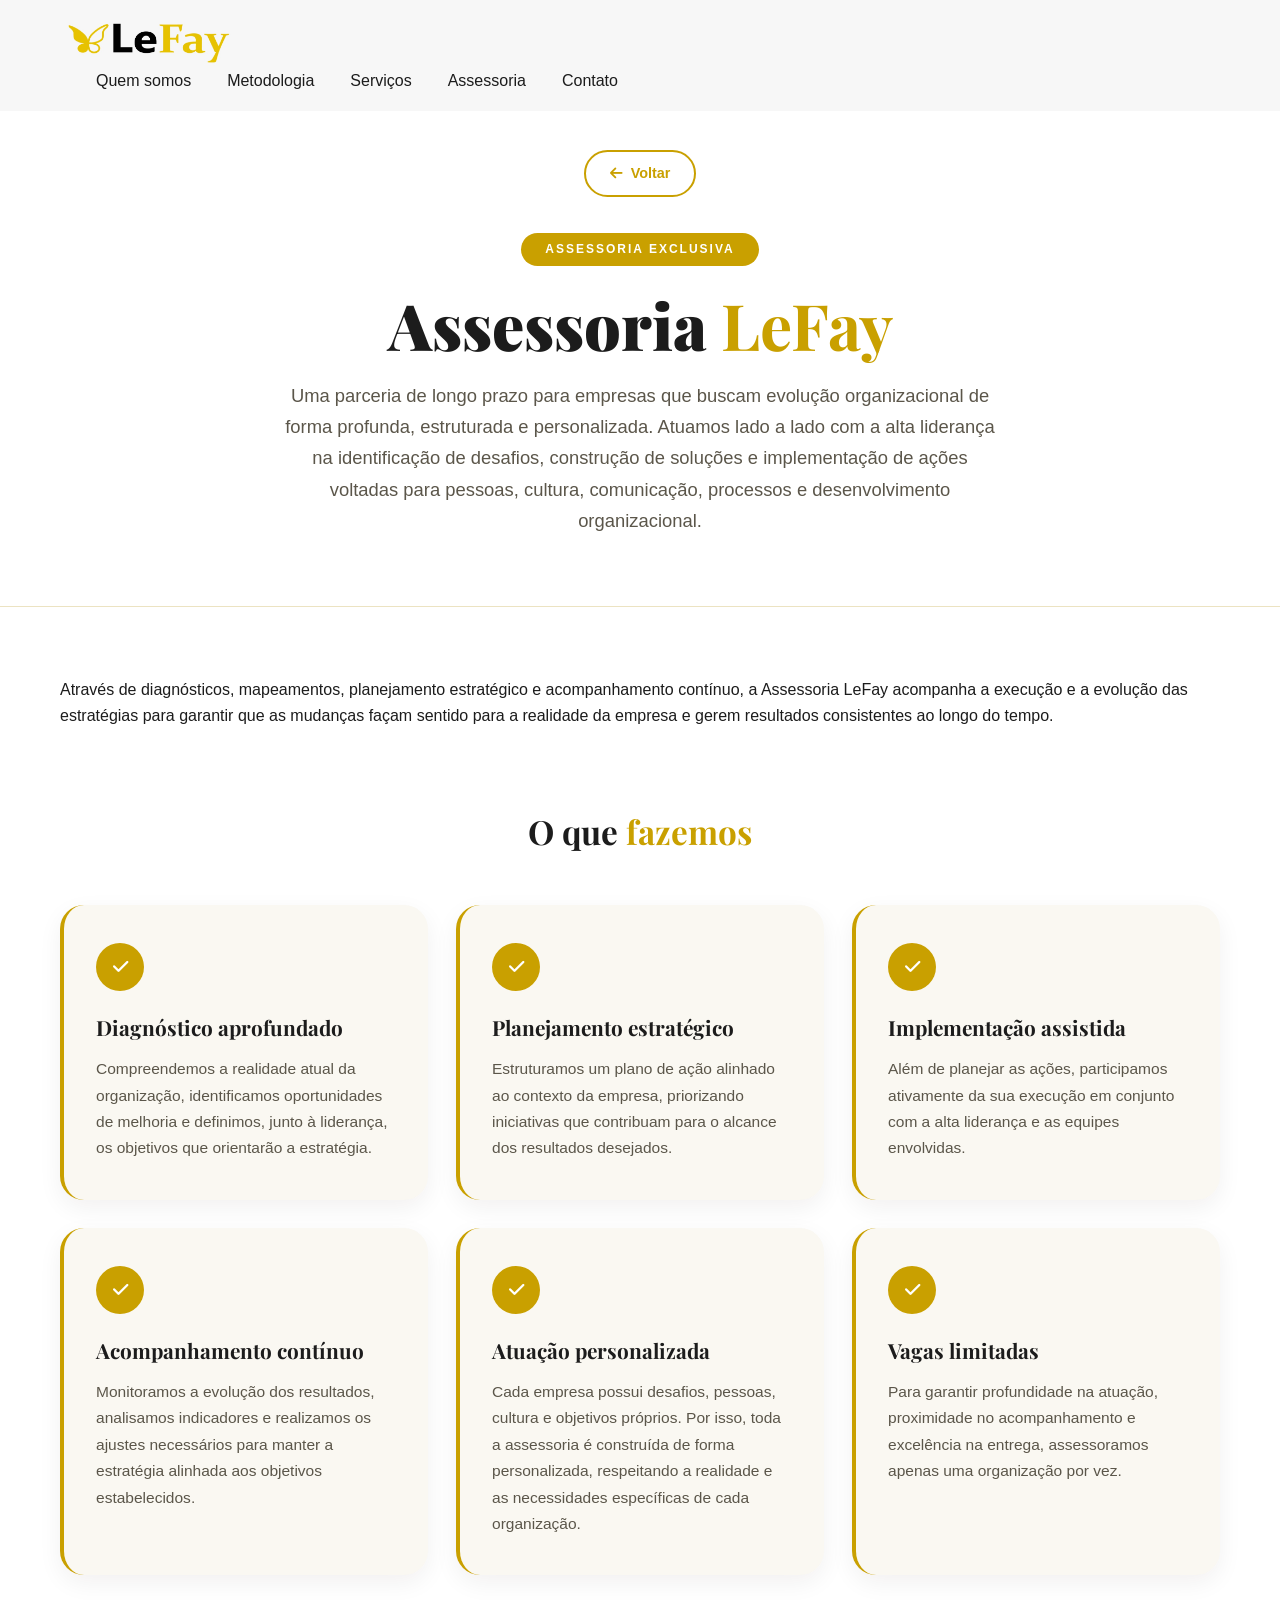
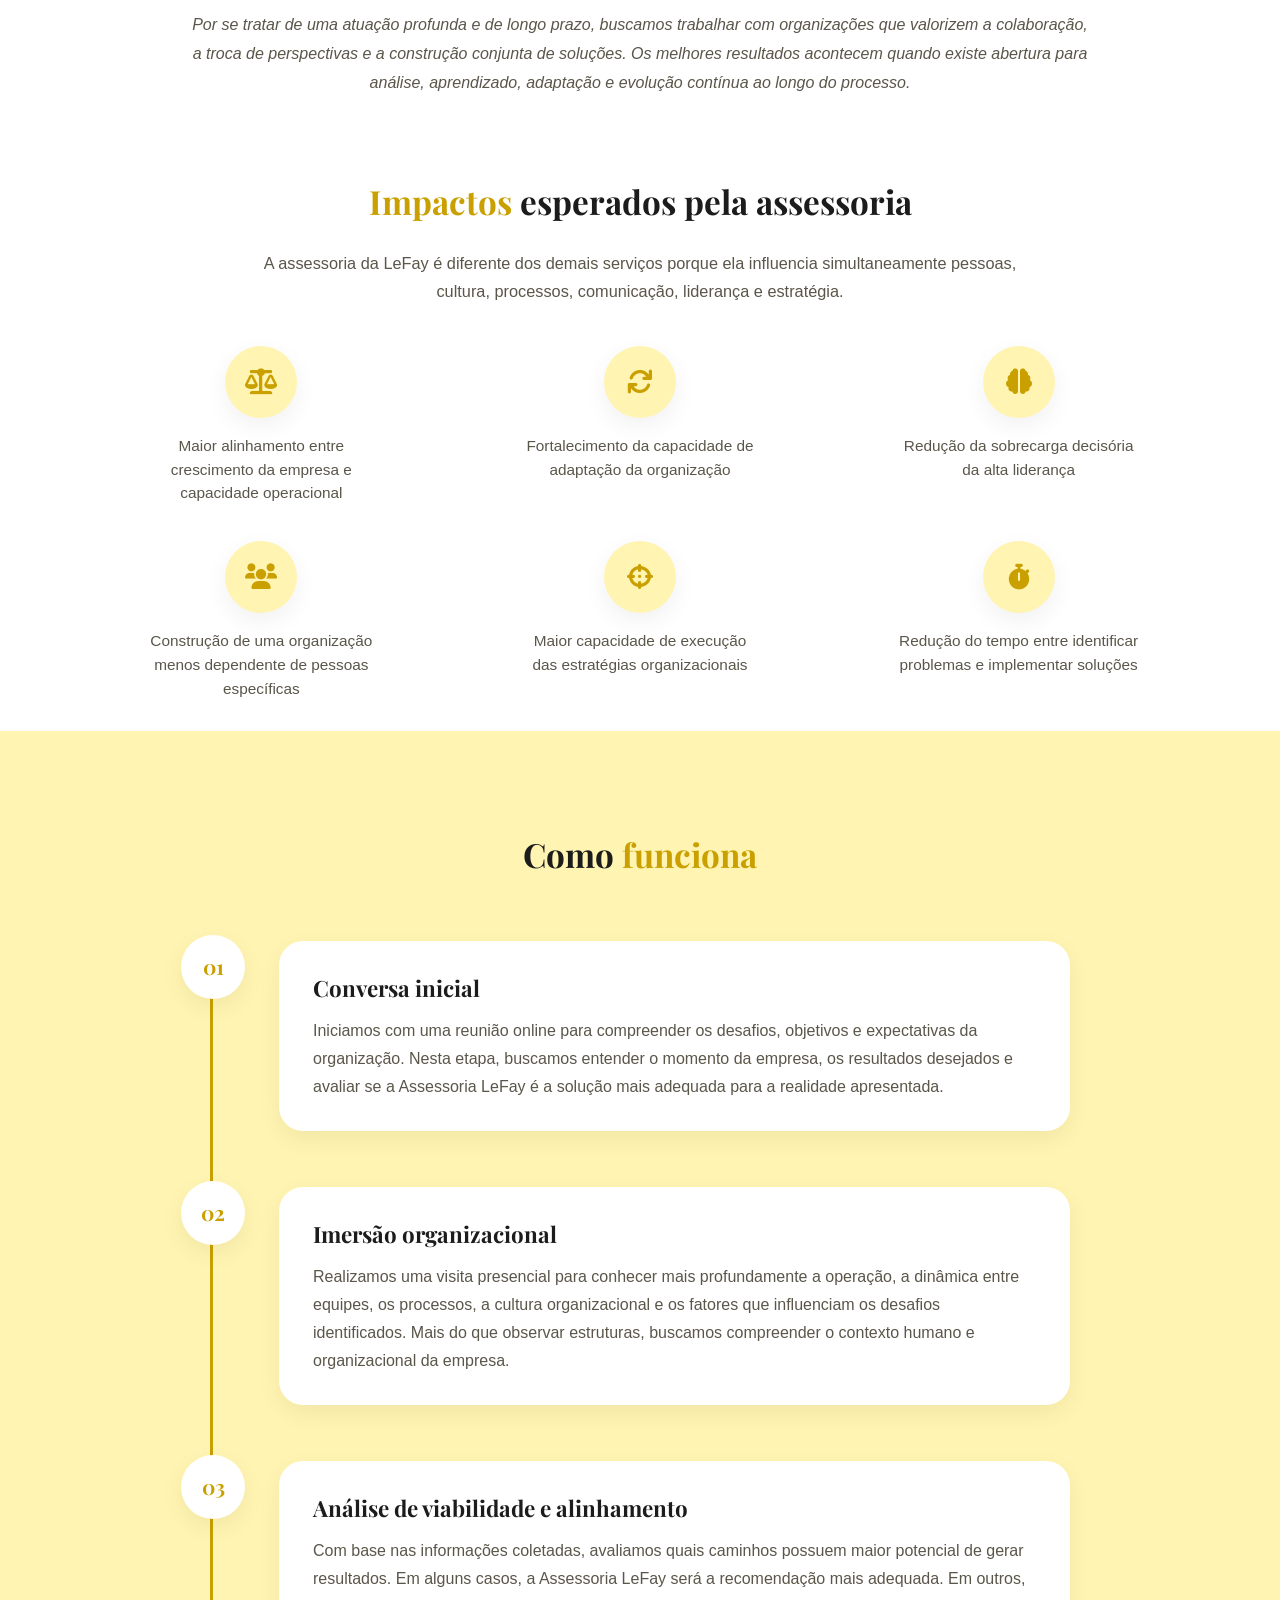
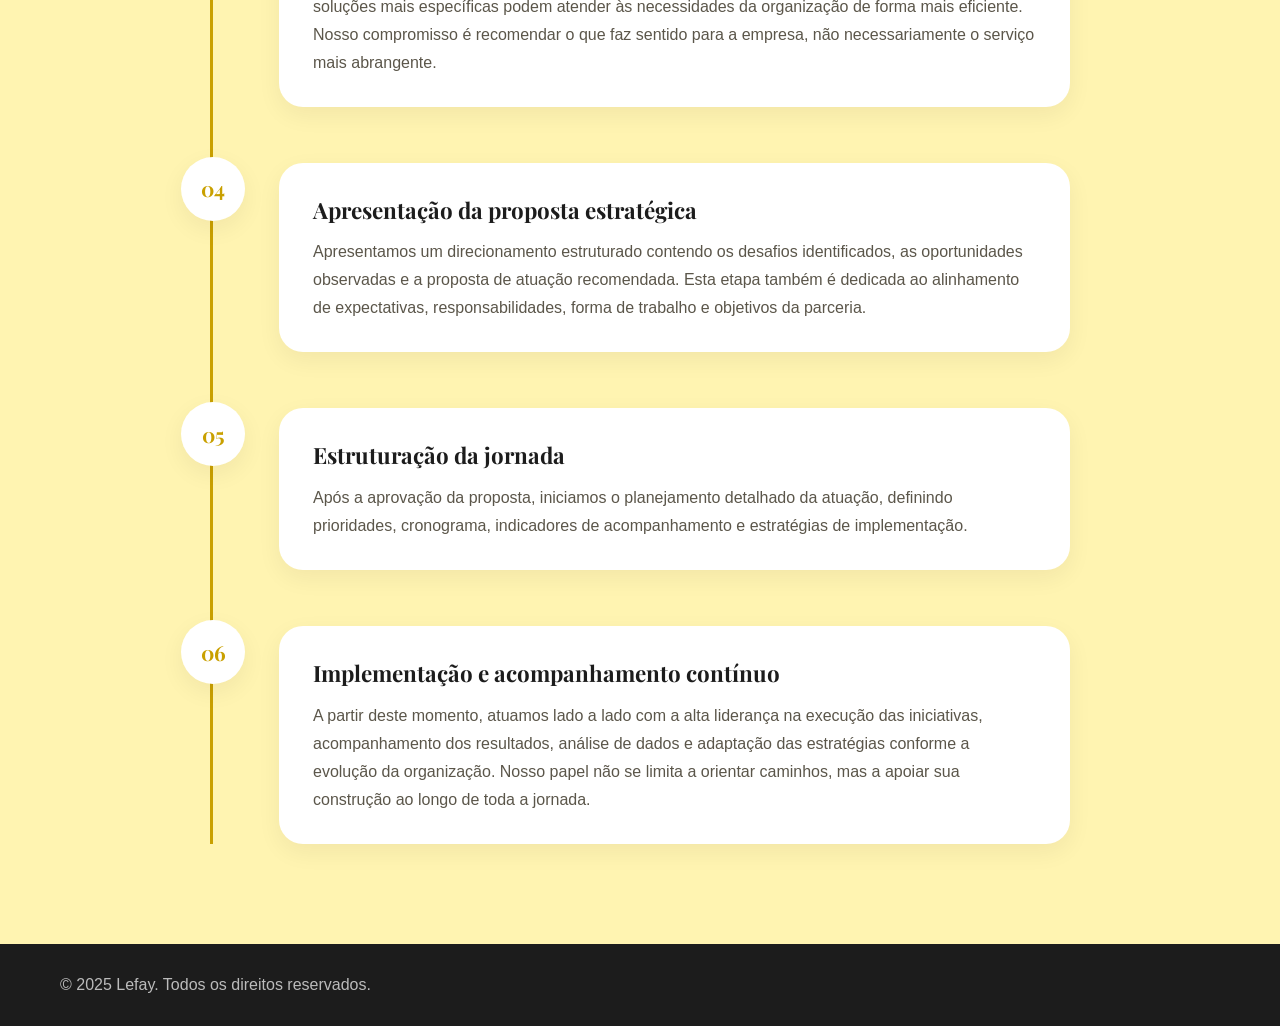
==== commit 1d056eb4: "atualizando navbar" ====
--- a/pages/acessoria.html
+++ b/pages/acessoria.html
@@ -19,11 +19,11 @@
                 <i class="fas fa-bars"></i>
             </div>
             <div class="nav-links" id="navLinks">
-                <a href="index.html#about">Quem somos</a>
-                <a href="index.html#metodologia">Metodologia</a>
-                <a href="index.html#services">Serviços</a>
-                <a href="index.html#assessoria">Assessoria</a>
-                <a href="index.html#contact">Contato</a>
+                <a href="../index.html#about">Quem somos</a>
+                <a href="../index.html#metodologia">Metodologia</a>
+                <a href="../index.html#services">Serviços</a>
+                <a href="../index.html#assessoria">Assessoria</a>
+                <a href="../index.html#contact">Contato</a>
             </div>
         </div>
     </nav>
--- a/styles.css
+++ b/styles.css
@@ -1,16 +1,28 @@
+/* =============================================
+   LEFAY — DESIGN SYSTEM
+   Base: identidade da seção/páginas de serviço,
+   estendida para o site inteiro.
+   ============================================= */
+
 :root {
     --gold: #C9A000;
+    --light-gold: #E6C200;
     --sunflower: #FFF4B1;
-    --beige: #F5F5F5;
+    --sunflower-soft: #FFF9DA;
     --white: #ffffff;
-    --white2: #F5F5F5;
+    --logo-bg: #F7F7F7;
+    --beige: #FAF8F2;
     --text-dark: #1C1C1C;
-    --light-gold: #E6C200;
-    --soft-beige: #F5F5F5;
-    --cream: #F5F5F5;
-    --brand-white: #F5F5F5;
-    --notice-bg: #fffbe6;
-    --notice-border: #ffe58f;
+    --text-muted: #5B564A;
+    --hairline: #ECE3C2;
+
+    --font-display: 'Playfair Display', serif;
+    --font-body: 'Inter', Arial, sans-serif;
+
+    --radius-md: 16px;
+    --radius-lg: 24px;
+    --shadow-soft: 0 8px 24px rgba(28, 22, 0, 0.06);
+    --shadow-strong: 0 16px 48px rgba(201, 160, 0, 0.22);
 }
 
 * {
@@ -19,17 +31,21 @@
     box-sizing: border-box;
 }
 
+html {
+    scroll-behavior: smooth;
+}
+
 body {
-    font-family: 'Arial', sans-serif;
+    font-family: var(--font-body);
     line-height: 1.6;
     color: var(--text-dark);
     max-width: 100%;
     overflow-x: hidden;
-    background-color: var(--brand-white);
-}
-
-section {
-    background-color: var(--brand-white);
+    background-color: var(--white);
+}
+
+img {
+    display: block;
 }
 
 .container {
@@ -39,391 +55,582 @@
     width: 100%;
 }
 
-/* Navbar */
+.highlight {
+    font-family: var(--font-display);
+    font-weight: 700;
+    color: var(--gold);
+}
+
+.eyebrow {
+    display: inline-block;
+    font-family: var(--font-body);
+    font-size: 0.78rem;
+    font-weight: 700;
+    letter-spacing: 2.5px;
+    text-transform: uppercase;
+    color: var(--gold);
+    margin-bottom: 14px;
+}
+
+/* =============================================
+   NAVBAR
+   ============================================= */
+
 .navbar {
     position: fixed;
     top: 0;
     left: 0;
     right: 0;
-    background-color: var(--white2);
-    padding: 12px 0;
-    box-shadow: 0 2px 10px rgba(0, 0, 0, 0.08);
+    background-color: var(--logo-bg);
+    backdrop-filter: blur(10px);
+    padding: 16px 0;
+    border-bottom: 1px solid transparent;
     z-index: 1000;
-}
-
-.navbar .container {
+    transition: padding 0.3s ease, border-color 0.3s ease, box-shadow 0.3s ease;
+}
+
+.navbar.scrolled {
+    padding: 10px 0;
+    border-bottom-color: var(--hairline);
+    box-shadow: 0 4px 20px rgba(28, 22, 0, 0.06);
+}
+
+.navbar-inner {
     display: flex;
     justify-content: space-between;
     align-items: center;
 }
 
 .logo {
-    height: 60px;
+    height: 52px;
     display: flex;
     align-items: center;
 }
 
 .logo img {
-    height: 60px;
+    height: 52px;
     width: auto;
+}
+
+.nav-links {
+    display: flex;
+    align-items: center;
 }
 
 .nav-links a {
     text-decoration: none;
     color: var(--text-dark);
-    margin-left: 32px;
+    margin-left: 36px;
     font-weight: 500;
+    font-size: 1rem;
+    position: relative;
     transition: color 0.3s ease;
-    font-size: 20px;
+}
+
+.nav-links a::after {
+    content: '';
+    position: absolute;
+    left: 0;
+    bottom: -6px;
+    width: 0;
+    height: 2px;
+    background: var(--gold);
+    transition: width 0.3s ease;
 }
 
 .nav-links a:hover {
     color: var(--gold);
 }
 
-/* Menu mobile */
+.nav-links a:hover::after {
+    width: 100%;
+}
+
+.nav-cta {
+    padding: 10px 24px;
+    border: 2px solid var(--gold);
+    border-radius: 30px;
+    margin-left: 36px;
+}
+
+.nav-cta::after {
+    display: none;
+}
+
+.nav-cta:hover {
+    background: var(--gold);
+    color: var(--white) !important;
+}
+
 .menu-toggle {
     display: none;
     cursor: pointer;
-    font-size: 24px;
-}
-
-/* Welcome Hero Section */
+    font-size: 22px;
+    color: var(--text-dark);
+}
+
+/* =============================================
+   HERO
+   ============================================= */
+
 .welcome-hero {
-    min-height: 90vh;
-    background: linear-gradient(135deg, var(--gold), var(--sunflower));
-    color: var(--white);
-    display: flex;
-    align-items: center;
+    min-height: 92vh;
+    background: var(--white);
+    color: var(--text-dark);
+    display: flex;
+    flex-direction: column;
+    justify-content: center;
     position: relative;
-    padding-top: 80px;
-    padding-left: 40px;
+    padding-top: 110px;
     overflow: hidden;
 }
 
-.welcome-hero .container {
-    display: block;
-    padding: 0;
-    max-width: none;
-    width: 100%;
-}
-
-.hero-content {
-    text-align: left;
-    max-width: min(700px, 60vw);
-    margin: 0;
-    padding: 0 40px;
+.welcome-hero::before {
+    content: '';
+    position: absolute;
+    top: 0;
+    right: 0;
+    bottom: 0;
+    left: 0;
+    background: radial-gradient(circle 95vh at 95% 25%, var(--sunflower) 0%, rgba(255, 244, 177, 0) 78%);
+    z-index: 0;
+}
+
+.hero-grid {
+    display: grid;
+    grid-template-columns: 1.05fr 0.95fr;
+    align-items: center;
+    gap: 40px;
     position: relative;
     z-index: 2;
+    flex: 1;
+}
+
+.hero-content {
+    max-width: 620px;
+}
+
+.hero-content h1 {
+    font-family: var(--font-display);
+    font-weight: 900;
+    font-size: clamp(3.2rem, 5.4vw, 5rem);
+    margin: 22px 0 22px;
+    line-height: 1.08;
+    color: var(--text-dark);
+}
+
+.hero-content p {
+    font-family: var(--font-body);
+    font-size: clamp(1.05rem, 1.3vw, 1.25rem);
+    color: var(--text-muted);
+    margin-bottom: 34px;
+    max-width: 540px;
 }
 
 .hero-image {
-    position: absolute;
-    right: 5%;
-    top: 50%;
-    transform: translateY(-50%);
-    width: 50%;
-    max-width: 680px;
     display: flex;
     align-items: center;
     justify-content: center;
-    z-index: 1;
 }
 
 .hero-image img {
     max-width: 100%;
     height: auto;
     object-fit: contain;
-    filter: drop-shadow(0 10px 30px rgba(0, 0, 0, 0.15));
-    transition: transform 0.3s ease, filter 0.3s ease;
-}
-
-.hero-image img:hover {
-    transform: scale(1.05);
-    filter: drop-shadow(0 15px 40px rgba(0, 0, 0, 0.2));
-}
-
-.hero-content h1 {
-    font-size: clamp(4.5rem, 9vw, 7rem);
-    margin-bottom: 18px;
-    line-height: 1.1;
-    max-width: 100%;
-    word-wrap: break-word;
-}
-
-.hero-content h1 .highlight {
-    font-family: 'Playfair Display', serif;
-    font-weight: 700;
-}
-
-.hero-content p {
-    font-size: clamp(1.15rem, 1.55vw, 1.55rem);
-    margin-bottom: 30px;
-    max-width: 100%;
-}
-
+    filter: drop-shadow(0 18px 36px rgba(28, 22, 0, 0.08));
+}
 
 .cta-button {
-    display: inline-block;
-    padding: 15px 40px;
+    display: inline-flex;
+    align-items: center;
+    padding: 16px 38px;
+    background-color: var(--gold);
+    color: var(--white);
+    text-decoration: none;
+    border-radius: 30px;
+    font-size: 1.05rem;
+    font-weight: 700;
+    font-family: var(--font-body);
+    transition: transform 0.3s ease, box-shadow 0.3s ease, background-color 0.3s ease;
+    box-shadow: var(--shadow-strong);
+}
+
+.cta-button:hover {
+    transform: translateY(-3px);
+    background-color: var(--light-gold);
+}
+
+.cta-button--dark {
     background-color: var(--white);
     color: var(--gold);
-    text-decoration: none;
-    border-radius: 30px;
-    font-size: 1.2rem;
-    font-weight: bold;
-    transition: transform 0.3s ease;
+    box-shadow: none;
+}
+
+.cta-button--dark:hover {
+    background-color: var(--text-dark);
+    color: var(--white);
+}
+
+.scroll-indicator {
     position: relative;
-    overflow: hidden;
-}
-
-
-.cta-button:hover {
-    transform: translateY(-3px);
-}
-
-.cta-button:active {
-    animation: buttonClickPulse 0.6s ease-out;
-    transform: scale(0.98);
-}
-
-.scroll-indicator {
-    position: absolute;
-    bottom: 28px;
-    left: 50%;
-    transform: translateX(-50%);
+    z-index: 2;
     text-align: center;
-    color: var(--white);
+    color: var(--text-muted);
+    padding-bottom: 28px;
 }
 
 .scroll-indicator p {
-    margin-bottom: 10px;
-    font-size: 1.1rem;
+    margin-bottom: 8px;
+    font-size: 0.9rem;
+    letter-spacing: 0.5px;
 }
 
 .bounce {
     animation: bounce 2s infinite;
-    font-size: 24px;
+    font-size: 18px;
+    color: var(--gold);
 }
 
 @keyframes bounce {
     0%, 20%, 50%, 80%, 100% { transform: translateY(0); }
-    40% { transform: translateY(-24px); }
-    60% { transform: translateY(-12px); }
-}
-
-@keyframes rippleEffect {
-    0% {
-        width: 0;
-        height: 0;
-        opacity: 1;
-    }
-    100% {
-        width: 300px;
-        height: 300px;
-        opacity: 0;
-    }
-}
-
-/* Update notice */
-.update-notice {
-    padding: 24px 0;
-    background: var(--notice-bg);
-    border-top: 1px solid var(--notice-border);
-    border-bottom: 1px solid var(--notice-border);
-}
-.update-notice p {
-    text-align: center;
-    font-size: 1rem;
-}
-
-/* Sections */
+    40% { transform: translateY(-10px); }
+    60% { transform: translateY(-5px); }
+}
+
+@media (prefers-reduced-motion: reduce) {
+    .bounce { animation: none; }
+}
+
+/* =============================================
+   SECTION TITLES (genéricos)
+   ============================================= */
+
 section {
-    padding: 110px 0;
-    background-color: var(--brand-white);
-}
-
-/* Títulos de seção gerais */
+    background-color: var(--white);
+}
+
 .section-title {
     text-align: center;
-    font-size: 4.5rem;
-    margin-bottom: 56px;
-    color: var(--gold);
-    margin-left: 0;
-    font-family: 'Arial', sans-serif;
-}
-
-.section-title .highlight {
-    font-family: 'Playfair Display', serif;
-    font-weight: 700;
+    font-family: var(--font-display);
+    font-weight: 900;
+    font-size: clamp(2.4rem, 4vw, 3.6rem);
+    margin-bottom: 20px;
+    color: var(--text-dark);
 }
 
 .section-titlee {
     text-align: center;
-    font-size: 3.0rem;
-    margin-bottom: 56px;
-    color: var(--gold);
-    margin-left: 0;
-    font-family: 'Arial', sans-serif;
-}
-
-.section-titlee .highlight {
-    font-family: 'Playfair Display', serif;
-    font-weight: 700;
-}
-
-/* Subtítulo seção serviços */
+    font-family: var(--font-display);
+    font-weight: 700;
+    font-size: clamp(1.9rem, 3vw, 2.6rem);
+    margin-bottom: 48px;
+    color: var(--text-dark);
+}
+
 .section-subtitle {
     text-align: center;
-    font-size: 1.2rem;
-    max-width: 900px;
-    margin: 0 auto 30px;
-    color: #555;
-}
-
-/* About Section */
-.about-content {
-    max-width: 900px;
+    font-size: 1.1rem;
+    max-width: 760px;
+    margin: 0 auto 50px;
+    color: var(--text-muted);
+}
+
+.areas > .container,
+.services > .container:first-child {
+    text-align: center;
+    padding-bottom: 0;
+}
+
+/* =============================================
+   BLOCK PATTERN (base reutilizada em Metodologia,
+   Quem Somos, etc. — espelha o padrão das páginas
+   de serviço: ícone grande + título serif + texto)
+   ============================================= */
+
+.block {
+    padding: 100px 0;
+}
+
+.block--white { background-color: var(--white); }
+.block--light { background-color: var(--sunflower); }
+
+.block-inner {
+    display: grid;
+    grid-template-columns: 0.85fr 1.15fr;
+    gap: 70px;
+    align-items: center;
+}
+
+.block-inner--reverse {
+    grid-template-columns: 1.15fr 0.85fr;
+}
+
+.block-inner--reverse .block-icon-area {
+    order: 2;
+}
+
+.block-inner--reverse .block-text-area {
+    order: 1;
+}
+
+.block-icon-area {
+    display: flex;
+    flex-direction: column;
+    align-items: flex-start;
+    gap: 22px;
+}
+
+.block-big-icon {
+    display: flex;
+    align-items: center;
+    justify-content: center;
+    width: 84px;
+    height: 84px;
+    border-radius: 50%;
+    background: var(--white);
+    color: var(--gold);
+    font-size: 2.2rem;
+    box-shadow: var(--shadow-soft);
+    transition: transform 0.4s cubic-bezier(0.34, 1.56, 0.64, 1);
+}
+
+.block--light .block-big-icon {
+    background: var(--white);
+}
+
+.block-icon-area:hover .block-big-icon {
+    transform: scale(1.1) rotate(-6deg);
+}
+
+.block-title {
+    font-family: var(--font-display);
+    font-weight: 700;
+    font-size: clamp(2rem, 3.2vw, 2.8rem);
+    color: var(--text-dark);
+    line-height: 1.18;
+    margin: 0;
+}
+
+.block-text-area p {
+    font-size: 1.08rem;
+    line-height: 1.85;
+    color: var(--text-muted);
+    margin-bottom: 18px;
+}
+
+.block-text-area p:last-child {
+    margin-bottom: 0;
+}
+
+.block-text-area b {
+    color: var(--text-dark);
+    font-weight: 700;
+}
+
+.block-lede {
+    font-size: 1.22rem !important;
+    color: var(--text-dark) !important;
+}
+
+/* =============================================
+   METODOLOGIA — ETAPAS
+   ============================================= */
+
+.etapas-grid {
+    display: grid;
+    grid-template-columns: repeat(2, 1fr);
+    gap: 28px;
+    max-width: 1000px;
     margin: 0 auto;
-    text-align: center;
-}
-
-.about-content p {
-    margin-bottom: 20px;
-    font-size: 1.4rem;
-}
-
-.about-content h3 {
+}
+
+.etapa-card {
+    background: var(--white);
+    border-radius: var(--radius-lg);
+    padding: 36px 34px;
+    box-shadow: var(--shadow-soft);
+    border-left: 4px solid var(--gold);
+    transition: transform 0.3s ease, box-shadow 0.3s ease;
+}
+
+.etapa-card:hover {
+    transform: translateY(-6px);
+    box-shadow: 0 16px 40px rgba(28, 22, 0, 0.1);
+}
+
+.etapa-number {
+    font-family: var(--font-display);
+    font-weight: 900;
+    font-size: 2.6rem;
+    color: var(--sunflower);
+    -webkit-text-stroke: 1.5px var(--gold);
+    color: transparent;
+    line-height: 1;
+    margin-bottom: 12px;
+}
+
+.etapa-card h3 {
+    font-family: var(--font-body);
+    font-weight: 700;
+    font-size: 1.25rem;
+    color: var(--text-dark);
+    margin-bottom: 12px;
+}
+
+.etapa-card h3 .highlight {
+    font-size: 1.25rem;
+}
+
+.etapa-card p {
+    font-size: 0.98rem;
+    color: var(--text-muted);
+    line-height: 1.7;
+}
+
+/* =============================================
+   ÁREAS DE ATUAÇÃO — mesma estrutura visual
+   da página de detalhe de serviço (category-group)
+   ============================================= */
+
+.areas {
+    padding-bottom: 0;
+}
+
+.areas-categories {
+    margin-top: 10px;
+}
+
+.service-category-group {
+    display: flex;
+    align-items: center;
+    padding: 76px 0;
+}
+
+.service-category-group:nth-child(odd) {
+    background-color: var(--white);
+}
+
+.service-category-group:nth-child(even) {
+    background-color: var(--sunflower);
+}
+
+.service-category-inner {
+    display: grid;
+    grid-template-columns: 1fr 1fr;
+    gap: 64px;
+    align-items: center;
+    width: 100%;
+}
+
+.service-category-inner--reverse .service-category-icon-area {
+    order: 2;
+}
+
+.service-category-icon-area {
+    display: flex;
+    flex-direction: column;
+    align-items: flex-start;
+    gap: 22px;
+}
+
+.service-category-icon-area--right {
+    align-items: flex-start;
+}
+
+.service-category-big-icon,
+.service-category-big-iconn {
+    display: flex;
+    align-items: center;
+    justify-content: center;
+    width: 84px;
+    height: 84px;
+    border-radius: 50%;
+    background: var(--white);
     color: var(--gold);
-    font-size: 5rem;
-    text-align: center;
-    margin: 40px 0 20px;
-    font-family: 'Arial', sans-serif;
-}
-
-.about-content h3 .highlight {
-    font-family: 'Playfair Display', serif;
-    font-weight: 700;
-}
-
-/* MVV Section - Cards interativos (não clicáveis) */
-.mvv-intro {
-    max-width: 1000px;
-    margin: 60px auto 0;
-    text-align: center;
-    font-size: 1.2rem;
-}
-.mvv-intro p {
-    margin-bottom: 8px;
-}
-
-.mvv-grid {
+    font-size: 2.1rem;
+    box-shadow: var(--shadow-soft);
+    transition: transform 0.4s cubic-bezier(0.34, 1.56, 0.64, 1);
+}
+
+.service-category-icon-area:hover .service-category-big-icon,
+.service-category-icon-area:hover .service-category-big-iconn {
+    transform: scale(1.12) rotate(-6deg);
+}
+
+.service-category-title,
+.service-category-titlee {
+    font-family: var(--font-display);
+    font-weight: 700;
+    font-size: clamp(1.8rem, 2.8vw, 2.4rem);
+    color: var(--text-dark);
+    line-height: 1.18;
+    margin: 0;
+}
+
+.area-desc {
+    font-size: 1.02rem;
+    color: var(--text-muted);
+    line-height: 1.7;
+    max-width: 420px;
+}
+
+.area-detail-area {
+    background: var(--white);
+    border-radius: var(--radius-lg);
+    padding: 36px 40px;
+    box-shadow: var(--shadow-soft);
+}
+
+.area-detail-text {
+    font-size: 0.98rem;
+    line-height: 1.7;
+    color: var(--text-muted);
+    margin-bottom: 16px;
+}
+
+.area-detail-label {
+    font-size: 0.95rem;
+    font-weight: 700;
+    color: var(--text-dark);
+    margin-bottom: 14px;
+}
+
+.service-category-items {
     display: grid;
-    grid-template-columns: repeat(3, 1fr);
-    gap: 30px;
-    margin-top: 60px;
-    max-width: 100%;
-    margin-left: 20px;
-    margin-right: 20px;
-}
-
-.mvv-card {
-    background: linear-gradient(135deg, var(--white) 0%, #fafaf8 100%);
-    padding: 40px 32px;
-    border-radius: 24px;
-    text-align: center;
-    box-shadow: 0 10px 30px rgba(0, 0, 0, 0.06), 0 1px 8px rgba(0, 0, 0, 0.04);
-    overflow: hidden;
-    min-height: 180px;
-    display: flex;
-    flex-direction: column;
-    justify-content: center;
-    align-items: center;
-    transition: all 0.35s cubic-bezier(0.16, 1, 0.3, 1);
-    position: relative;
-    border: 1px solid rgba(255, 255, 255, 0.8);
-    cursor: pointer;
-}
-
-.mvv-card:hover {
-    transform: translateY(-8px);
-    box-shadow: 0 20px 40px rgba(0, 0, 0, 0.12), 0 1px 8px rgba(0, 0, 0, 0.06);
-    background-color: var(--gold);
-    background: linear-gradient(135deg, var(--gold) 0%, var(--light-gold) 100%);
-}
-
-.mvv-card:hover h3 {
-    color: var(--white);
-}
-
-.mvv-card.active {
-    background: linear-gradient(135deg, var(--gold) 0%, var(--light-gold) 100%);
-}
-
-.mvv-card.active h3 {
-    color: var(--white);
-}
-
-.mvv-card.active .mvv-details {
-    max-height: 500px;
-    opacity: 1;
-    padding: 12px 10px;
-}
-
-.mvv-details {
-    max-height: 0;
-    opacity: 0;
-    overflow: hidden;
-    transition: max-height 1.2s cubic-bezier(0.25, 0.46, 0.45, 0.94), opacity 1.2s ease-in-out, padding 0.5s ease;
-    padding: 0 10px;
-    font-size: 1.1rem;
-    color: var(--white);
-    width: 100%;
-}
-
-.mvv-card:hover .mvv-details {
-    max-height: 500px;
-    opacity: 1;
-    padding: 12px 10px;
-}
-
-.mvv-card h3 {
-    color: var(--gold);
-    font-size: 1.8rem;
-    margin-bottom: 12px;
-    transition: color 0.8s cubic-bezier(0.25, 0.46, 0.45, 0.94);
-    font-family: 'Arial', sans-serif;
-}
-
-.mvv-card h3 .highlight {
-    font-family: 'Playfair Display', serif;
-    font-weight: 700;
-}
-
-.mvv-card .values-list {
-    list-style: none;
-    padding: 0;
-    margin: 0;
-    text-align: left;
-}
-
-.mvv-card .values-list li {
-    padding: 6px 0;
-    border-bottom: 1px solid rgba(255, 255, 255, 0.2);
-    font-size: 1rem;
-    color: var(--white);
-}
-
-.mvv-card .values-list li:last-child {
-    border-bottom: none;
-}
-
-/* Services Section - Division Cards */
+    grid-template-columns: repeat(2, 1fr);
+    gap: 14px;
+}
+
+.area-items {
+    grid-template-columns: 1fr;
+    gap: 10px;
+}
+
+.service-category-item {
+    padding: 12px 0 12px 18px;
+    border-left: 2px solid var(--gold);
+    font-size: 0.96rem;
+    color: var(--text-dark);
+    line-height: 1.5;
+    transition: opacity 0.3s ease, border-left-color 0.3s ease, transform 0.3s ease;
+    display: flex;
+    align-items: center;
+}
+
+.service-category-item:hover {
+    border-left-color: var(--light-gold);
+    transform: translateX(6px);
+}
+
+/* =============================================
+   SERVICES (cards de divisão) — mantidos
+   ============================================= */
+
 .service-divisions {
     display: grid;
     grid-template-columns: repeat(3, 1fr);
-    gap: 30px;
-    max-width: 1000px;
+    gap: 28px;
+    max-width: 1020px;
     margin: 0 auto 56px;
 }
 
@@ -431,12 +638,7 @@
     text-decoration: none;
     color: inherit;
     display: block;
-    transition: transform 0.3s ease, box-shadow 0.3s ease;
     height: 100%;
-}
-
-.division-card-link:hover {
-    transform: translateY(-8px);
 }
 
 .division-card-link:focus .division-card {
@@ -446,23 +648,22 @@
 
 .division-card {
     background: var(--white);
-    border: 2px solid var(--gold);
-    border-radius: 24px;
-    padding: 36px 28px 28px;
+    border: 2px solid var(--hairline);
+    border-radius: var(--radius-lg);
+    padding: 40px 30px 30px;
     display: flex;
     flex-direction: column;
     align-items: center;
     gap: 14px;
     text-align: center;
     transition: all 0.3s ease;
-    box-shadow: 0 4px 16px rgba(0,0,0,0.05);
+    box-shadow: var(--shadow-soft);
     cursor: pointer;
     height: 100%;
     min-height: 300px;
     position: relative;
 }
 
-/* Indicador "Clique para ver" */
 .division-card .click-indicator {
     display: inline-block;
     margin-top: 8px;
@@ -490,15 +691,16 @@
 }
 
 .division-card-link:hover .division-card {
-    border-color: var(--light-gold);
-    box-shadow: 0 12px 40px rgba(201,160,0,0.2);
+    border-color: var(--gold);
+    transform: translateY(-8px);
+    box-shadow: 0 20px 48px rgba(201, 160, 0, 0.22);
 }
 
 .division-card img {
-    width: 80px;
-    height: 80px;
+    width: 76px;
+    height: 76px;
     object-fit: contain;
-    filter: drop-shadow(0 4px 8px rgba(0,0,0,0.1));
+    filter: drop-shadow(0 4px 8px rgba(0,0,0,0.08));
     transition: transform 0.3s ease;
     margin-bottom: 8px;
 }
@@ -508,22 +710,18 @@
 }
 
 .division-card h4 {
-    font-size: 1.2rem;
+    font-family: var(--font-display);
+    font-size: 1.15rem;
+    font-weight: 700;
     color: var(--text-dark);
     line-height: 1.4;
-    font-family: 'Arial', sans-serif;
     margin-bottom: 4px;
 }
 
 .division-card h4 strong {
     font-size: 1.4rem;
     display: block;
-    margin-top: 4px;
-}
-
-.division-card h4 .highlight {
-    font-family: 'Playfair Display', serif;
-    font-weight: 700;
+    margin-top: 2px;
 }
 
 .division-card--highlight {
@@ -531,38 +729,17 @@
     border-color: var(--gold);
 }
 
-.division-card--highlight h4 {
-    color: var(--white);
-}
-
-.division-card--highlight h4 .highlight {
-    color: var(--white);
-}
-
-.division-card--highlight h4 strong {
-    color: var(--white);
-}
+.division-card--highlight h4 { color: var(--white); }
 
 .division-card--highlight img {
     filter: brightness(0) invert(1) drop-shadow(0 4px 8px rgba(0,0,0,0.2));
 }
 
-.division-card--highlight .division-desc {
-    color: rgba(255,255,255,0.92);
-}
-
-.division-card--highlight .click-indicator {
-    background: var(--white);
-    color: var(--gold);
-}
-
-.division-card--highlight:hover {
-    border-color: var(--white);
-}
+.division-card--highlight .division-desc { color: rgba(255,255,255,0.92); }
 
 .division-desc {
     font-size: 0.95rem;
-    color: #555;
+    color: var(--text-muted);
     line-height: 1.6;
     text-align: center;
     margin-top: 4px;
@@ -571,12 +748,13 @@
     align-items: center;
 }
 
-/* Assessoria LeFay - CTA card (estilo metodologia-hero-box) */
+/* Assessoria CTA box */
+
 .assessoria-cta-link {
     display: block;
     text-decoration: none;
     color: inherit;
-    max-width: 1000px;
+    max-width: 1020px;
     margin: 0 auto;
 }
 
@@ -586,17 +764,15 @@
     gap: 32px;
     align-items: center;
     background: linear-gradient(135deg, var(--gold) 0%, var(--light-gold) 100%);
-    border-radius: 36px;
+    border-radius: var(--radius-lg);
     padding: 44px 56px;
-    box-shadow: 0 16px 48px rgba(201,160,0,0.18);
+    box-shadow: var(--shadow-strong);
     transition: all 0.3s ease;
-    position: relative;
-    overflow: hidden;
 }
 
 .assessoria-cta-link:hover .assessoria-cta-box {
     transform: translateY(-6px);
-    box-shadow: 0 22px 56px rgba(201,160,0,0.28);
+    box-shadow: 0 22px 56px rgba(201,160,0,0.3);
 }
 
 .assessoria-cta-icon {
@@ -606,36 +782,32 @@
     width: 76px;
     height: 76px;
     border-radius: 50%;
-    background: rgba(255,255,255,0.18);
+    background: rgba(255,255,255,0.2);
     color: var(--white);
     font-size: 2.1rem;
     flex-shrink: 0;
-    transition: transform 0.4s cubic-bezier(0.34, 1.56, 0.64, 1), background 0.3s ease;
+    transition: transform 0.4s cubic-bezier(0.34, 1.56, 0.64, 1);
 }
 
 .assessoria-cta-link:hover .assessoria-cta-icon {
     transform: scale(1.1) rotate(-6deg);
-    background: rgba(255,255,255,0.28);
 }
 
 .assessoria-cta-text h3 {
-    font-size: 2.2rem;
+    font-family: var(--font-display);
+    font-size: 2rem;
+    font-weight: 700;
     color: var(--white);
     line-height: 1.2;
     margin-bottom: 10px;
-    font-family: 'Arial', sans-serif;
-}
-
-.assessoria-cta-text h3 .highlight {
-    font-family: 'Playfair Display', serif;
-    font-weight: 700;
-    color: var(--white);
-}
+}
+
+.assessoria-cta-text h3 .highlight { color: var(--white); }
 
 .assessoria-cta-sub {
     font-size: 1rem;
     color: var(--white);
-    opacity: 0.92;
+    opacity: 0.94;
     line-height: 1.6;
     max-width: 520px;
 }
@@ -653,255 +825,398 @@
     font-weight: 700;
     letter-spacing: 0.5px;
     text-transform: uppercase;
-    transition: transform 0.3s ease, box-shadow 0.3s ease;
-}
-
-.assessoria-cta-indicator i {
     transition: transform 0.3s ease;
 }
 
 .assessoria-cta-link:hover .assessoria-cta-indicator {
     transform: translateX(4px);
-    box-shadow: 0 6px 18px rgba(0,0,0,0.15);
-}
-
-.assessoria-cta-link:hover .assessoria-cta-indicator i {
-    transform: translateX(4px);
-}
-
-/* Service Category Buttons - Novos botões na página principal */
-.service-category-buttons {
-    display: grid;
-    grid-template-columns: repeat(4, 1fr);
-    gap: 20px;
-    max-width: 1200px;
-    margin: 40px auto 0;
-}
-
-.service-category-btn {
-    display: flex;
-    flex-direction: column;
-    align-items: center;
-    justify-content: center;
-    padding: 30px 20px;
-    background: var(--white);
-    border: 2px solid var(--gold);
-    border-radius: 20px;
-    text-decoration: none;
-    color: var(--text-dark);
-    transition: all 0.3s ease;
-    box-shadow: 0 4px 16px rgba(0,0,0,0.04);
-    min-height: 160px;
-    gap: 12px;
-    position: relative;
-    overflow: hidden;
-}
-
-.service-category-btn::before {
-    content: '';
-    position: absolute;
-    top: 0;
-    left: 0;
-    right: 0;
-    bottom: 0;
-    background: linear-gradient(135deg, var(--gold), var(--light-gold));
-    opacity: 0;
-    transition: opacity 0.3s ease;
-    z-index: 0;
-}
-
-.service-category-btn:hover::before {
-    opacity: 1;
-}
-
-.service-category-btn:hover {
-    transform: translateY(-6px);
-    box-shadow: 0 12px 40px rgba(201,160,0,0.2);
-    border-color: var(--light-gold);
-}
-
-.service-category-btn .btn-icon {
-    font-size: 2.5rem;
-    color: var(--gold);
-    transition: all 0.3s ease;
-    position: relative;
-    z-index: 1;
-}
-
-.service-category-btn:hover .btn-icon {
-    color: var(--white);
-    transform: scale(1.1);
-}
-
-.service-category-btn .btn-label {
-    font-size: 1rem;
-    font-weight: 600;
-    text-align: center;
-    position: relative;
-    z-index: 1;
-    transition: color 0.3s ease;
-    line-height: 1.3;
-}
-
-.service-category-btn:hover .btn-label {
-    color: var(--white);
-}
-
-.service-category-btn .btn-count {
-    font-size: 0.75rem;
-    color: #999;
-    position: relative;
-    z-index: 1;
-    transition: color 0.3s ease;
-}
-
-.service-category-btn:hover .btn-count {
-    color: rgba(255,255,255,0.7);
-}
-
-.service-category-btn--highlight {
-    background: linear-gradient(135deg, var(--gold) 0%, var(--light-gold) 100%);
-    border-color: var(--gold);
-}
-
-.service-category-btn--highlight .btn-icon {
-    color: var(--white);
-}
-
-.service-category-btn--highlight .btn-label {
-    color: var(--white);
-}
-
-.service-category-btn--highlight .btn-count {
-    color: rgba(255,255,255,0.7);
-}
-
-.service-category-btn--highlight:hover {
-    border-color: var(--white);
-}
-
-/* Service Areas (catalog) */
-.service-areas {
-    display: flex;
-    flex-direction: column;
-    gap: 32px;
-    margin-top: 16px;
-}
-
-.service-area-group {
-    border-radius: 24px;
-    overflow: hidden;
-    box-shadow: 0 6px 24px rgba(0,0,0,0.07);
-}
-
-.service-area-header {
-    background: linear-gradient(135deg, var(--gold) 0%, var(--light-gold) 100%);
-    color: var(--white);
-    font-size: 1.2rem;
-    letter-spacing: 1px;
-    text-align: center;
-    padding: 18px 32px;
-    font-family: 'Arial', sans-serif;
-}
-
-.service-area-header .highlight {
-    font-family: 'Playfair Display', serif;
-    font-weight: 700;
-}
-
-.service-items-grid {
+}
+
+/* =============================================
+   MVV — Missão / Visão / Valores
+   ============================================= */
+
+.mvv-wrap {
+    padding: 100px 0 40px;
+}
+
+.mvv-grid {
     display: grid;
     grid-template-columns: repeat(3, 1fr);
+    gap: 28px;
+    max-width: 1020px;
+    margin: 0 auto;
+}
+
+.mvv-card {
+    background: var(--beige);
+    padding: 44px 32px;
+    border-radius: var(--radius-lg);
+    text-align: left;
+    box-shadow: var(--shadow-soft);
+    display: flex;
+    flex-direction: column;
     gap: 16px;
-    padding: 24px;
+    border: 1px solid var(--hairline);
+    cursor: pointer;
+    transition: transform 0.35s cubic-bezier(0.16, 1, 0.3, 1), box-shadow 0.35s ease, background 0.35s ease;
+}
+
+.mvv-icon {
+    display: flex;
+    align-items: center;
+    justify-content: center;
+    width: 56px;
+    height: 56px;
+    border-radius: 50%;
+    background: var(--sunflower);
+    color: var(--gold);
+    font-size: 1.4rem;
+    transition: transform 0.4s cubic-bezier(0.34, 1.56, 0.64, 1), background 0.4s ease, color 0.4s ease;
+}
+
+.mvv-card:hover,
+.mvv-card.active {
+    transform: translateY(-6px);
+    box-shadow: var(--shadow-strong);
+    background: linear-gradient(135deg, var(--gold) 0%, var(--light-gold) 100%);
+}
+
+.mvv-card:hover .mvv-icon,
+.mvv-card.active .mvv-icon {
     background: var(--white);
-}
-
-.service-item {
-    display: flex;
-    align-items: center;
-    justify-content: center;
+    color: var(--gold);
+    transform: scale(1.1) rotate(8deg);
+}
+
+.mvv-card h3 {
+    font-family: var(--font-display);
+    color: var(--text-dark);
+    font-size: 1.5rem;
+    font-weight: 700;
+    transition: color 0.3s ease;
+}
+
+.mvv-card:hover h3,
+.mvv-card.active h3 {
+    color: var(--white);
+}
+
+.mvv-details {
+    max-height: 0;
+    opacity: 0;
+    overflow: hidden;
+    transition: max-height 0.7s cubic-bezier(0.25, 0.46, 0.45, 0.94), opacity 0.5s ease;
+}
+
+.mvv-card:hover .mvv-details,
+.mvv-card.active .mvv-details {
+    max-height: 500px;
+    opacity: 1;
+}
+
+.mvv-details p {
+    font-size: 0.98rem;
+    line-height: 1.65;
+    color: var(--white);
+}
+
+.mvv-card .values-list {
+    list-style: none;
+}
+
+.mvv-card .values-list li {
+    padding: 7px 0;
+    border-bottom: 1px solid rgba(255,255,255,0.25);
+    font-size: 0.95rem;
+    color: var(--white);
+}
+
+.mvv-card .values-list li:last-child { border-bottom: none; }
+
+.values-extra {
+    margin-top: 14px;
+    font-size: 0.95rem;
+    line-height: 1.65;
+    color: var(--white);
+}
+
+/* =============================================
+   CONTATO
+   ============================================= */
+
+.contact {
+    background: var(--beige);
+    padding: 110px 0;
+}
+
+.contact-grid {
+    display: grid;
+    grid-template-columns: 0.9fr 1.1fr;
+    gap: 64px;
+    align-items: start;
+}
+
+.contact-intro {
+    padding-top: 8px;
+}
+
+.contact-title {
+    text-align: left;
+    margin-bottom: 18px;
+}
+
+.contact-lede {
+    font-size: 1.08rem;
+    color: var(--text-muted);
+    margin-bottom: 30px;
+    max-width: 440px;
+}
+
+.whatsapp-button {
+    display: inline-flex;
+    align-items: center;
+    gap: 10px;
+    background-color: #25D366;
+    color: #fff;
+    padding: 14px 30px;
+    border-radius: 30px;
+    font-weight: 700;
+    text-decoration: none;
+    transition: transform 0.2s ease, box-shadow 0.2s ease;
+}
+
+.whatsapp-button:hover {
+    transform: translateY(-3px);
+    box-shadow: 0 10px 24px rgba(37, 211, 102, 0.3);
+}
+
+.contact-form-wrap {
+    background: var(--white);
+    border-radius: var(--radius-lg);
+    padding: 44px;
+    box-shadow: var(--shadow-soft);
+}
+
+.contact-form {
+    max-width: 100%;
+}
+
+.form-group {
+    margin-bottom: 20px;
+}
+
+.form-group label {
+    display: block;
+    font-size: 0.85rem;
+    font-weight: 700;
+    color: var(--text-dark);
+    margin-bottom: 8px;
+}
+
+.form-group input,
+.form-group textarea {
+    width: 100%;
+    padding: 14px 18px;
+    border: 1.5px solid var(--hairline);
+    border-radius: var(--radius-md);
+    font-size: 1rem;
+    font-family: var(--font-body);
+    transition: border-color 0.3s ease, box-shadow 0.3s ease;
+    background-color: var(--white);
+    color: var(--text-dark);
+}
+
+.form-group input::placeholder,
+.form-group textarea::placeholder {
+    color: #B8AF93;
+}
+
+.form-group input:focus,
+.form-group textarea:focus {
+    outline: none;
+    border-color: var(--gold);
+    box-shadow: 0 0 0 3px rgba(201, 160, 0, 0.12);
+}
+
+.form-group textarea {
+    height: 130px;
+    resize: vertical;
+}
+
+.submit-button {
+    display: block;
+    width: 100%;
+    padding: 16px;
+    background-color: var(--gold);
+    color: var(--white);
+    border: none;
+    border-radius: 30px;
+    font-size: 1.1rem;
+    font-weight: 700;
+    font-family: var(--font-body);
+    cursor: pointer;
+    transition: background-color 0.3s ease, transform 0.2s ease;
+}
+
+.submit-button:hover {
+    background-color: var(--light-gold);
+}
+
+.submit-button:active {
+    transform: scale(0.98);
+}
+
+#status-message {
+    margin-top: 14px;
+    padding: 12px;
+    border-radius: var(--radius-md);
     text-align: center;
-    padding: 20px 16px;
-    border: 2px solid #e8e0c8;
-    border-radius: 16px;
     font-size: 0.95rem;
-    font-weight: 500;
-    color: var(--text-dark);
-    text-decoration: none;
-    line-height: 1.4;
-    background: var(--brand-white);
-    transition: all 0.25s ease;
-    min-height: 80px;
-}
-
-.service-item:hover {
-    border-color: var(--gold);
-    background: var(--sunflower);
-    color: var(--text-dark);
-    transform: translateY(-3px);
-    box-shadow: 0 6px 18px rgba(201,160,0,0.18);
+}
+
+#status-message.success {
+    background-color: #E3F3E1;
+    color: #2F7A33;
+}
+
+#status-message.error {
+    background-color: #FBE4E4;
+    color: #B23A3A;
 }
 
 /* =============================================
-   SERVICE DETAIL PAGES - NOVO LAYOUT
+   FOOTER
+   ============================================= */
+
+.footer {
+    background-color: var(--text-dark);
+    color: rgba(255,255,255,0.7);
+    padding: 28px 0;
+}
+
+.footer-inner {
+    text-align: center;
+    font-size: 0.9rem;
+}
+
+/* =============================================
+   SERVICE DETAIL PAGES (páginas internas)
    ============================================= */
 
 .service-detail-hero {
     background: var(--white);
     color: var(--text-dark);
-    padding: 130px 0 60px;
+    padding: 150px 0 70px;
     text-align: center;
-    margin-top: 0;
-    border-bottom: 3px solid var(--gold);
+    border-bottom: 1px solid var(--hairline);
 }
 
 .service-hero-content {
     max-width: 800px;
     margin: 0 auto;
-    animation: fadeInUp 0.8s ease forwards;
 }
 
 .service-badge {
     display: inline-block;
     background: var(--gold);
     color: var(--white);
-    padding: 6px 24px;
+    padding: 7px 24px;
     border-radius: 30px;
     font-size: 0.75rem;
     font-weight: 700;
     letter-spacing: 2px;
     text-transform: uppercase;
-    margin-bottom: 20px;
+    margin-bottom: 22px;
 }
 
 .service-detail-title {
-    font-family: 'Playfair Display', serif;
-    font-weight: 700;
-    font-size: 4rem;
-    margin-bottom: 16px;
+    font-family: var(--font-display);
+    font-weight: 900;
+    font-size: clamp(2.6rem, 5vw, 4rem);
+    margin-bottom: 18px;
     line-height: 1.15;
     color: var(--text-dark);
 }
 
-.service-detail-title .highlight {
+.service-detail-subtitle {
+    font-size: 1.15rem;
+    color: var(--text-muted);
+    max-width: 720px;
+    margin: 0 auto;
+    line-height: 1.7;
+}
+
+.service-detail-content {
+    padding: 70px 0 0;
+    background-color: var(--white);
+}
+
+.impacts-section {
+    margin-bottom: 30px;
+}
+
+.impacts-title {
+    font-family: var(--font-display);
+    font-weight: 700;
+    font-size: clamp(1.6rem, 2.6vw, 2.1rem);
+    text-align: center;
+    color: var(--text-dark);
+    max-width: 820px;
+    margin: 0 auto 50px;
+    line-height: 1.4;
+}
+
+.impacts-subtext {
+    text-align: center;
+    font-size: 1.02rem;
+    color: var(--text-muted);
+    max-width: 760px;
+    margin: -24px auto 40px;
+    line-height: 1.7;
+}
+
+.impacts-grid {
+    display: grid;
+    grid-template-columns: repeat(3, 1fr);
+    gap: 36px;
+    max-width: 1100px;
+    margin: 0 auto;
+}
+
+.impact-item {
+    display: flex;
+    flex-direction: column;
+    align-items: center;
+    text-align: center;
+    gap: 16px;
+}
+
+.impact-icon {
+    display: flex;
+    align-items: center;
+    justify-content: center;
+    width: 72px;
+    height: 72px;
+    border-radius: 50%;
+    background: var(--sunflower);
     color: var(--gold);
-    font-weight: 900;
-}
-
-.service-detail-subtitle {
-    font-size: 1.2rem;
-    opacity: 0.8;
-    max-width: 700px;
-    margin: 0 auto;
-    color: var(--text-dark);
-    line-height: 1.6;
-}
-
-/* Content */
-.service-detail-content {
-    padding: 60px 0 80px;
-    background-color: var(--white);
+    font-size: 1.6rem;
+    box-shadow: var(--shadow-soft);
+    transition: transform 0.4s cubic-bezier(0.34, 1.56, 0.64, 1), background 0.4s ease, color 0.4s ease;
+}
+
+.impact-item:hover .impact-icon {
+    transform: scale(1.12) rotate(8deg);
+    background: var(--gold);
+    color: var(--white);
+}
+
+.impact-item p {
+    font-size: 0.96rem;
+    line-height: 1.55;
+    color: var(--text-muted);
+    max-width: 240px;
 }
 
 .service-detail-categories {
@@ -909,145 +1224,18 @@
     flex-direction: column;
 }
 
-.service-category-group {
-    min-height: 90vh;
-    display: flex;
-    align-items: center;
-}
-
-.service-category-group:nth-child(odd) {
-    background-color: var(--white);
-}
-
-.service-category-group:nth-child(even) {
-    background-color: var(--sunflower);
-}
-
-.service-category-inner {
-    display: grid;
-    grid-template-columns: 1fr 1fr;
-    gap: 60px;
-    align-items: center;
-}
-
-.service-category-icon-area {
-    display: flex;
-    flex-direction: column;
-    align-items: flex-start;
-    gap: 28px;
-}
-
-.service-category-big-icon {
-    display: flex;
-    align-items: center;
-    justify-content: center;
-    color: var(--gold);
-    font-size: 5rem;
-    transition: transform 0.4s cubic-bezier(0.34, 1.56, 0.64, 1);
-}
-
-
-.service-category-big-iconn {
-    display: flex;
-    align-items: center;
-    justify-content: center;
-    color: var(--text-dark);
-    font-size: 5rem;
-    transition: transform 0.4s cubic-bezier(0.34, 1.56, 0.64, 1);
-}
-
-.service-category-icon-area:hover .service-category-big-icon {
-    transform: scale(1.15) rotate(-6deg);
-}
-
-.service-category-icon-area:hover .service-category-big-iconn {
-    transform: scale(1.15) rotate(-6deg);
-}
-
-.service-category-title {
-    font-family: 'Playfair Display', serif;
-    font-weight: 700;
-    font-size: 3.4rem;
-    color: var(--text-dark);
-    line-height: 1.15;
-    margin: 0;
-}
-
-.service-category-titlee {
-    font-family: 'Playfair Display', serif;
-    font-weight: 700;
-    font-size: 3.4rem;
-    color: var(--gold);
-    line-height: 1.15;
-    margin: 0;
-}
-
-.service-category-items {
-    display: grid;
-    grid-template-columns: repeat(2, 1fr);
-    gap: 24px;
-}
-
-.service-category-item {
-    padding: 18px 0 18px 24px;
-    border-left: 2px solid var(--gold);
-    background: none;
-    box-shadow: none;
-    border-radius: 0;
-    opacity: 0.85;
-    font-size: 1.2rem;
-    color: var(--text-dark);
-    line-height: 1.55;
-    transition: opacity 0.3s ease, border-left-color 0.3s ease, transform 0.3s ease;
-    display: flex;
-    align-items: center;
-}
-
-.service-category-item:hover {
-    opacity: 1;
-    border-left-color: var(--light-gold);
-    transform: translateX(6px);
-}
-
-.service-category-group:nth-child(1) { animation-delay: 0.1s; }
-.service-category-group:nth-child(2) { animation-delay: 0.2s; }
-.service-category-group:nth-child(3) { animation-delay: 0.3s; }
-.service-category-group:nth-child(4) { animation-delay: 0.4s; }
-.service-category-group:nth-child(5) { animation-delay: 0.5s; }
-.service-category-group:nth-child(6) { animation-delay: 0.6s; }
-.service-category-group:nth-child(7) { animation-delay: 0.7s; }
-.service-category-group:nth-child(8) { animation-delay: 0.8s; }
-
 .category-header {
     display: flex;
     align-items: center;
-    gap: 14px;
-    margin-bottom: 24px;
-    padding-bottom: 16px;
-    border-bottom: 2px solid var(--sunflower);
+    gap: 18px;
+    margin-bottom: 26px;
 }
 
 .category-icon {
-    display: flex;
-    align-items: center;
-    justify-content: center;
-    width: 44px;
-    height: 44px;
-    background: var(--gold);
-    color: var(--white);
-    border-radius: 12px;
-    font-size: 1.2rem;
-    flex-shrink: 0;
-}
-
-.service-category-item::before {
-    content: '◆';
-    color: var(--white);
-    font-size: 0.55rem;
-    opacity: 0.8;
-}
-
-/* Back Button */
+    display: none;
+}
+
+/* Back button */
 .back-button {
     display: inline-flex;
     align-items: center;
@@ -1058,688 +1246,24 @@
     text-decoration: none;
     border-radius: 30px;
     font-size: 0.9rem;
-    font-weight: 600;
+    font-weight: 700;
     transition: all 0.3s ease;
     border: 2px solid var(--gold);
-    margin-bottom: 30px;
+    margin-bottom: 36px;
 }
 
 .back-button:hover {
     background: var(--gold);
     color: var(--white);
     transform: translateX(-5px);
-    box-shadow: 0 4px 15px rgba(201, 160, 0, 0.3);
-}
-
-.back-button i {
-    transition: transform 0.3s ease;
-}
-
-.back-button:hover i {
-    transform: translateX(-4px);
-}
-
-/* Animações */
-@keyframes fadeInUp {
-    from {
-        opacity: 0;
-        transform: translateY(30px);
-    }
-    to {
-        opacity: 1;
-        transform: translateY(0);
-    }
-}
-
-/* Others */
-.filosofia-content {
-    display: grid;
-    grid-template-columns: 45% 55%;
-    gap: 80px;
-    align-items: center;
-    width: 100%;
-}
-
-.filosofia-image {
-    display: flex;
-    align-items: center;
-    justify-content: center;
-}
-
-.filosofia-image img {
-    max-width: 100%;
-    max-height: 500px;
-    object-fit: contain;
-    filter: drop-shadow(0 10px 30px rgba(0,0,0,0.1));
-    transition: transform 0.4s ease;
-}
-
-.filosofia-image img:hover {
-    transform: scale(1.04) translateY(-6px);
-}
-
-.filosofia-text p {
-    font-size: 1.15rem;
-    line-height: 1.9;
-    margin-bottom: 22px;
-    color: var(--text-dark);
-}
-
-/* Metodologia Section */
-.metodologia-hero-box {
-    display: grid;
-    grid-template-columns: 1fr 1fr;
-    gap: 40px;
-    align-items: center;
-    background: linear-gradient(135deg, var(--gold) 0%, var(--light-gold) 100%);
-    border-radius: 36px;
-    padding: 50px 56px;
-    margin-bottom: 40px;
-    box-shadow: 0 16px 48px rgba(201,160,0,0.18);
-}
-
-.metodologia-hero-text h3 {
-    font-size: 2.6rem;
-    color: var(--text-dark);
-    line-height: 1.2;
-    margin-bottom: 16px;
-    font-family: 'Arial', sans-serif;
-}
-
-.metodologia .text-center {
-    max-width: 900px;
-    margin: 0 auto 50px;
-    text-align: center;
-    padding: 0 20px;
-}
-
-.metodologia .text-center p {
-    font-size: 1.25rem;
-    line-height: 1.8;
-    color: var(--text-dark);
-}
-
-.metodologia-hero-text h3 .highlight {
-    font-family: 'Playfair Display', serif;
-    font-weight: 700;
-}
-
-.metodologia-hero-text h3 span {
-    color: var(--white);
-}
-
-.metodologia-sub {
-    font-size: 1.1rem;
-    color: var(--text-dark);
-    opacity: 0.85;
-    line-height: 1.6;
-}
-
-.metodologia-hero-img {
-    display: flex;
-    align-items: center;
-    justify-content: center;
-}
-
-.metodologia-hero-img img {
-    max-width: 100%;
-    max-height: 340px;
-    object-fit: contain;
-    filter: drop-shadow(0 10px 30px rgba(0,0,0,0.15));
-    transition: transform 0.4s ease;
-}
-
-.metodologia-hero-img img:hover {
-    transform: scale(1.05) translateY(-6px);
-}
-
-.metodologia-desc {
-    max-width: 900px;
-    margin: 0 auto;
-    text-align: center;
-}
-
-.metodologia-desc p {
-    font-size: 1.15rem;
-    line-height: 1.8;
-    margin-bottom: 16px;
-    color: var(--text-dark);
-}
-
-/* Etapas Section */
-.etapas-grid {
-    display: grid;
-    grid-template-columns: repeat(2, 1fr);
-    gap: 32px;
-    max-width: 1000px;
-    margin: 0 auto;
-}
-
-.etapa-card {
-    background: linear-gradient(135deg, var(--white) 0%, #fafaf8 100%);
-    border-radius: 28px;
-    padding: 36px 32px;
-    box-shadow: 0 8px 24px rgba(0,0,0,0.07);
-    border-top: 4px solid var(--gold);
-    transition: all 0.3s ease;
-    position: relative;
-}
-
-.etapa-card:hover {
-    transform: translateY(-6px);
-    box-shadow: 0 16px 40px rgba(0,0,0,0.12);
-}
-
-.etapa-number {
-    font-size: 3rem;
-    color: var(--gold);
-    opacity: 0.25;
-    line-height: 1;
-    margin-bottom: 8px;
-    font-family: 'Arial', sans-serif;
-}
-
-.etapa-number .highlight {
-    font-family: 'Playfair Display', serif;
-    font-weight: 700;
-}
-
-.etapa-card h3 {
-    font-size: 1.3rem;
-    color: var(--text-dark);
-    margin-bottom: 12px;
-    font-family: 'Arial', sans-serif;
-}
-
-.etapa-card h3 .highlight {
-    font-family: 'Playfair Display', serif;
-    font-weight: 700;
-}
-
-.etapa-card p {
-    font-size: 1rem;
-    color: #555;
-    line-height: 1.7;
-}
-
-
-
-/* Intro de descrição do serviço */
-.service-detail-intro {
-    max-width: 900px;
-    margin: 0 auto 60px;
-}
-
-.service-detail-intro p {
-    font-size: 1.1rem;
-    line-height: 1.8;
-    color: var(--text-dark);
-    margin-bottom: 18px;
-}
-
-.service-detail-intro p:last-child {
-    margin-bottom: 0;
-}
-
-/* Seção de impactos esperados */
-.impacts-section {
-    margin-bottom: 70px;
-}
-
-.impacts-title {
-    font-family: 'Arial', sans-serif;
-    font-size: 1.8rem;
-    text-align: center;
-    color: var(--text-dark);
-    max-width: 800px;
-    margin: 0 auto 48px;
-    line-height: 1.4;
-}
-
-.impacts-title .highlight {
-    font-family: 'Playfair Display', serif;
-    font-weight: 700;
-    color: var(--gold);
-}
-
-.impacts-subtext {
-    text-align: center;
-    font-size: 1.05rem;
-    color: #555;
-    max-width: 760px;
-    margin: -24px auto 40px;
-    line-height: 1.7;
-}
-
-.impacts-grid {
-    display: grid;
-    grid-template-columns: repeat(3, 1fr);
-    gap: 32px;
-}
-
-.impact-item {
-    display: flex;
-    flex-direction: column;
-    align-items: center;
-    text-align: center;
-    gap: 16px;
-}
-
-.impact-icon {
-    display: flex;
-    align-items: center;
-    justify-content: center;
-    width: 72px;
-    height: 72px;
-    border-radius: 50%;
-    background: var(--sunflower);
-    color: var(--gold);
-    font-size: 1.6rem;
-    box-shadow: 0 8px 20px rgba(201, 160, 0, 0.15);
-    transition: transform 0.4s cubic-bezier(0.34, 1.56, 0.64, 1), 
-                background 0.4s ease, 
-                box-shadow 0.4s ease,
-                color 0.4s ease;
-}
-
-.impact-item:hover .impact-icon {
-    transform: scale(1.12) rotate(8deg);
-    background: var(--gold);
-    color: var(--white);
-    box-shadow: 0 14px 32px rgba(201, 160, 0, 0.35);
-}
-
-.impact-item:hover .impact-icon i {
-    animation: iconPulse 0.6s ease;
-}
-
-@keyframes iconPulse {
-    0%, 100% { transform: scale(1); }
-    50% { transform: scale(1.2); }
-}
-
-.impact-item p {
-    font-size: 0.95rem;
-    line-height: 1.5;
-    color: var(--text-dark);
-    max-width: 220px;
-}
-
-/* Áreas de Atuação */
-.areas {
-    padding-bottom: 90px;
-}
-
-.areas > .container {
-    padding-bottom: 0;
-}
-
-.areas-grid {
-    display: grid;
-    grid-template-columns: 1fr 1fr;
-    grid-template-rows: auto auto;
-    gap: 20px;
-    max-width: 1200px;
-    margin: 40px auto 0;
-    padding: 0 20px;
-}
-
-.area-tile-wrapper {
-    perspective: 1800px;
-}
-
-.flip-card {
-    background: none;
-    padding: 0;
-    min-height: 340px;
-    border-radius: 28px;
-}
-
-.flip-card-inner {
-    position: relative;
-    width: 100%;
-    height: 100%;
-    min-height: 340px;
-    transition: transform 0.7s cubic-bezier(0.4, 0.2, 0.2, 1);
-    transform-style: preserve-3d;
-}
-
-.area-tile-wrapper:hover .flip-card-inner {
-    transform: rotateY(180deg);
-}
-
-.flip-card-front,
-.flip-card-back {
-    position: absolute;
-    inset: 0;
-    backface-visibility: hidden;
-    border-radius: 28px;
-    padding: 40px 44px;
-    display: flex;
-    flex-direction: column;
-    justify-content: center;
-    overflow: hidden;
-}
-
-.area-tile--gold .flip-card-front,
-.area-tile--gold .flip-card-back {
-    background: var(--gold);
-}
-
-.area-tile--light .flip-card-front,
-.area-tile--light .flip-card-back {
-    background: var(--sunflower);
-}
-
-.flip-card-back {
-    transform: rotateY(180deg);
-    justify-content: center;
-    gap: 8px;
-}
-
-.flip-card-front h3 {
-    font-size: 1.9rem;
-    color: var(--text-dark);
-    margin-bottom: 16px;
-    line-height: 1.2;
-    font-family: 'Arial', sans-serif;
-}
-
-.flip-card-front h3 .highlight {
-    font-family: 'Playfair Display', serif;
-    font-weight: 700;
-}
-
-.flip-card-front p {
-    font-size: 1rem;
-    line-height: 1.75;
-    color: var(--text-dark);
-    max-width: 420px;
-}
-
-.flip-back-text {
-    font-size: 0.78rem;
-    line-height: 1.4;
-    color: var(--text-dark);
-    margin-bottom: 8px;
-}
-
-.flip-back-label {
-    font-size: 0.78rem;
-    font-weight: 700;
-    color: var(--text-dark);
-    margin-bottom: 6px;
-}
-
-.flip-back-list {
-    list-style: none;
-    padding: 0;
-    margin: 0;
-    display: flex;
-    flex-direction: column;
-    gap: 3px;
-}
-
-.flip-back-list li {
-    font-size: 0.74rem;
-    line-height: 1.25;
-    color: var(--text-dark);
-    padding-left: 16px;
-    position: relative;
-}
-
-.flip-back-list li::before {
-    content: '–';
-    position: absolute;
-    left: 0;
-    font-weight: 700;
-}
-
-.flip-back-more {
-    font-size: 0.72rem;
-    color: var(--text-dark);
-    opacity: 0.7;
-    margin-top: 4px;
-    font-style: italic;
-}
-
-/* Assessoria Lefay */
-.assessoria-layout {
-    display: grid;
-    grid-template-columns: 1fr 1fr;
-    gap: 56px;
-    align-items: start;
-    margin-top: 16px;
-}
-
-.assessoria-text p {
-    font-size: 1.05rem;
-    line-height: 1.8;
-    color: var(--text-dark);
-    margin-bottom: 16px;
-}
-
-.assessoria-divider {
-    border: none;
-    border-top: 2px solid var(--gold);
-    margin: 28px 0;
-    opacity: 0.4;
-}
-
-.assessoria-checklist {
-    position: sticky;
-    top: 110px;
-}
-
-.assessoria-checklist-inner {
-    background: linear-gradient(145deg, var(--gold) 0%, var(--light-gold) 100%);
-    border-radius: 28px;
-    padding: 40px 36px;
-    box-shadow: 0 16px 48px rgba(201,160,0,0.25);
-}
-
-.assessoria-brand {
-    margin-bottom: 32px;
-}
-
-.assessoria-brand-name {
-    font-size: 2rem;
-    color: var(--white);
-    line-height: 1.15;
-    font-family: 'Arial', sans-serif;
-}
-
-.assessoria-brand-name .highlight {
-    font-family: 'Playfair Display', serif;
-    font-weight: 700;
-}
-
-.checklist-items {
-    list-style: none;
-    padding: 0;
-    margin: 0;
-    display: flex;
-    flex-direction: column;
-    gap: 14px;
-}
-
-.checklist-items li {
-    display: flex;
-    align-items: center;
-    justify-content: space-between;
-    background: rgba(255,255,255,0.18);
-    border-radius: 12px;
-    padding: 14px 20px;
-    font-size: 1rem;
-    font-weight: 600;
-    color: var(--white);
-    gap: 12px;
-}
-
-.checklist-items li i {
-    background: var(--white);
-    color: var(--gold);
-    border-radius: 50%;
-    width: 28px;
-    height: 28px;
-    display: flex;
-    align-items: center;
-    justify-content: center;
-    font-size: 0.85rem;
-    flex-shrink: 0;
-}
-
-/* Contact Form */
-.contact-actions {
-    display: flex;
-    justify-content: center;
-    margin-bottom: 20px;
-}
-.whatsapp-button {
-    display: inline-flex;
-    align-items: center;
-    gap: 10px;
-    background-color: #25D366;
-    color: #fff;
-    padding: 12px 28px;
-    border-radius: 30px;
-    font-weight: 600;
-    text-decoration: none;
-    transition: transform 0.2s ease, box-shadow 0.2s ease;
-    position: relative;
-    overflow: hidden;
-}
-.whatsapp-button:hover {
-    transform: translateY(-2px);
-    box-shadow: 0 6px 16px rgba(37, 211, 102, 0.3);
-}
-
-.whatsapp-button:active {
-    animation: buttonClickPulse 0.6s ease-out;
-    transform: scale(0.96);
-}
-
-.contact-form {
-    max-width: 600px;
-    margin: 0 auto;
-}
-
-.form-group {
-    margin-bottom: 16px;
-}
-
-.form-group input,
-.form-group textarea {
-    width: 100%;
-    padding: 14px 18px;
-    border: 1px solid #ddd;
-    border-radius: 16px;
-    font-size: 1.05rem;
-    transition: border-color 0.3s ease;
-    background-color: #fff;
-}
-
-.form-group input:focus,
-.form-group textarea:focus {
-    outline: none;
-    border-color: var(--gold);
-}
-
-.form-group textarea {
-    height: 150px;
-    resize: vertical;
-}
-
-.submit-button {
-    display: block;
-    width: 100%;
-    padding: 15px;
-    background-color: var(--gold);
-    color: var(--white);
-    border: none;
-    border-radius: 30px;
-    font-size: 1.3rem;
-    cursor: pointer;
-    transition: background-color 0.3s ease;
-    position: relative;
-    overflow: hidden;
-}
-
-.submit-button:hover {
-    background-color: var(--light-gold);
-}
-
-.submit-button:active {
-    animation: buttonClickPulse 0.6s ease-out;
-    transform: scale(0.98);
-}
-
-#status-message {
-    margin-top: 12px;
-    padding: 10px;
-    border-radius: 12px;
-    text-align: center;
-}
-
-#status-message.success {
-    background-color: #dff0d8;
-    color: #3c763d;
-}
-
-#status-message.error {
-    background-color: #f2dede;
-    color: #a94442;
-}
-
-/* Footer */
-.footer {
-    background-color: var(--gold);
-    color: var(--white);
-    padding: 20px 0;
-    text-align: center;
-}
-
-/* About Split Layout */
-.about-split {
-    display: grid;
-    grid-template-columns: 55% 45%;
-    gap: 80px;
-    align-items: center;
-    width: 100%;
-}
-
-.about-text p {
-    font-size: 1.2rem;
-    line-height: 1.9;
-    margin-bottom: 24px;
-    color: var(--text-dark);
-}
-
-.about-image {
-    display: flex;
-    align-items: center;
-    justify-content: center;
-}
-
-.about-image img {
-    max-width: 100%;
-    max-height: 500px;
-    object-fit: contain;
-    filter: drop-shadow(0 10px 30px rgba(0,0,0,0.1));
-    transition: transform 0.4s ease;
-}
-
-.about-image img:hover {
-    transform: scale(1.04) translateY(-6px);
 }
 
 /* =============================================
    PÁGINA ASSESSORIA LEFAY
    ============================================= */
 
-/* O que fazemos - feature cards com check */
 .assessoria-features-section {
-    margin-bottom: 90px;
+    padding: 80px 0;
 }
 
 .assessoria-features-grid {
@@ -1750,31 +1274,30 @@
 }
 
 .assessoria-feature-card {
-    background: linear-gradient(135deg, var(--white) 0%, #fafaf8 100%);
-    border-radius: 24px;
-    padding: 36px 30px;
-    box-shadow: 0 8px 24px rgba(0,0,0,0.06);
-    border-top: 4px solid var(--gold);
-    transition: all 0.3s ease;
-    position: relative;
+    background: var(--beige);
+    border-radius: var(--radius-lg);
+    padding: 38px 32px;
+    box-shadow: var(--shadow-soft);
+    border-left: 4px solid var(--gold);
+    transition: transform 0.3s ease, box-shadow 0.3s ease;
 }
 
 .assessoria-feature-card:hover {
     transform: translateY(-6px);
-    box-shadow: 0 16px 40px rgba(0,0,0,0.12);
+    box-shadow: 0 16px 40px rgba(28,22,0,0.1);
 }
 
 .assessoria-feature-check {
     display: flex;
     align-items: center;
     justify-content: center;
-    width: 44px;
-    height: 44px;
+    width: 48px;
+    height: 48px;
     border-radius: 50%;
     background: var(--gold);
     color: var(--white);
     font-size: 1.1rem;
-    margin-bottom: 18px;
+    margin-bottom: 20px;
     transition: transform 0.4s cubic-bezier(0.34, 1.56, 0.64, 1);
 }
 
@@ -1783,15 +1306,16 @@
 }
 
 .assessoria-feature-card h3 {
-    font-size: 1.25rem;
+    font-family: var(--font-display);
+    font-size: 1.3rem;
+    font-weight: 700;
     color: var(--text-dark);
     margin-bottom: 12px;
-    font-family: 'Arial', sans-serif;
 }
 
 .assessoria-feature-card p {
-    font-size: 0.95rem;
-    color: #555;
+    font-size: 0.97rem;
+    color: var(--text-muted);
     line-height: 1.7;
 }
 
@@ -1800,15 +1324,13 @@
     margin: 0 auto;
     text-align: center;
     font-size: 1rem;
-    color: var(--text-dark);
-    opacity: 0.8;
+    color: var(--text-muted);
     line-height: 1.8;
     font-style: italic;
 }
 
-/* Como funciona - jornada / timeline */
 .assessoria-jornada {
-    background: var(--white);
+    background: var(--sunflower);
     padding: 100px 0;
 }
 
@@ -1841,71 +1363,63 @@
     height: 64px;
     transform: translateX(-50%);
     border-radius: 50%;
-    background: linear-gradient(135deg, var(--gold) 0%, var(--light-gold) 100%);
-    color: var(--white);
+    background: var(--white);
+    color: var(--gold);
+    font-family: var(--font-display);
     display: flex;
     align-items: center;
     justify-content: center;
     font-size: 1.3rem;
     font-weight: 700;
-    box-shadow: 0 8px 20px rgba(201,160,0,0.3);
-}
-
-.jornada-step-number .highlight {
-    font-family: 'Playfair Display', serif;
-    font-weight: 700;
+    box-shadow: var(--shadow-soft);
 }
 
 .jornada-step-content {
     background: var(--white);
-    border: 1px solid #f0e9d2;
-    border-radius: 22px;
-    padding: 28px 32px;
+    border-radius: var(--radius-lg);
+    padding: 30px 34px;
     margin-left: 16px;
-    box-shadow: 0 8px 24px rgba(0,0,0,0.08);
-    transition: transform 0.3s ease, box-shadow 0.3s ease;
+    box-shadow: var(--shadow-soft);
+    transition: transform 0.3s ease;
 }
 
 .jornada-step-content:hover {
     transform: translateX(6px);
-    box-shadow: 0 10px 28px rgba(0,0,0,0.1);
 }
 
 .jornada-step-content h3 {
-    font-size: 1.35rem;
+    font-family: var(--font-display);
+    font-size: 1.4rem;
+    font-weight: 700;
     color: var(--text-dark);
     margin-bottom: 10px;
-    font-family: 'Arial', sans-serif;
 }
 
 .jornada-step-content p {
-    font-size: 0.98rem;
-    color: #555;
+    font-size: 1rem;
+    color: var(--text-muted);
     line-height: 1.75;
 }
 
-/* CTA final da página de assessoria */
 .assessoria-final-cta {
-    max-width: 760px;
-    margin: 90px auto 0;
+    max-width: 780px;
+    margin: 90px auto 100px;
     text-align: center;
     background: linear-gradient(135deg, var(--gold) 0%, var(--light-gold) 100%);
-    border-radius: 36px;
+    border-radius: var(--radius-lg);
     padding: 56px 48px;
-    box-shadow: 0 16px 48px rgba(201,160,0,0.2);
+    box-shadow: var(--shadow-strong);
 }
 
 .assessoria-final-cta h3 {
+    font-family: var(--font-display);
     font-size: 2.2rem;
+    font-weight: 700;
     color: var(--white);
     margin-bottom: 16px;
-    font-family: 'Arial', sans-serif;
-}
-
-.assessoria-final-cta h3 .highlight {
-    font-family: 'Playfair Display', serif;
-    font-weight: 700;
-}
+}
+
+.assessoria-final-cta h3 .highlight { color: var(--white); }
 
 .assessoria-final-cta p {
     font-size: 1.05rem;
@@ -1914,201 +1428,134 @@
     line-height: 1.6;
 }
 
-.cta-button--dark {
-    background-color: var(--white);
+.assessoria-layout {
+    display: grid;
+    grid-template-columns: 1fr 1fr;
+    gap: 56px;
+    align-items: start;
+    margin-top: 16px;
+    padding: 80px 0;
+}
+
+.assessoria-text p {
+    font-size: 1.05rem;
+    line-height: 1.8;
+    color: var(--text-muted);
+    margin-bottom: 16px;
+}
+
+.assessoria-divider {
+    border: none;
+    border-top: 2px solid var(--hairline);
+    margin: 28px 0;
+}
+
+.assessoria-checklist {
+    position: sticky;
+    top: 110px;
+}
+
+.assessoria-checklist-inner {
+    background: linear-gradient(145deg, var(--gold) 0%, var(--light-gold) 100%);
+    border-radius: var(--radius-lg);
+    padding: 40px 36px;
+    box-shadow: var(--shadow-strong);
+}
+
+.assessoria-brand-name {
+    font-family: var(--font-display);
+    font-size: 2rem;
+    font-weight: 700;
+    color: var(--white);
+    line-height: 1.15;
+    margin-bottom: 28px;
+}
+
+.assessoria-brand-name .highlight { color: var(--white); }
+
+.checklist-items {
+    list-style: none;
+    display: flex;
+    flex-direction: column;
+    gap: 14px;
+}
+
+.checklist-items li {
+    display: flex;
+    align-items: center;
+    justify-content: space-between;
+    background: rgba(255,255,255,0.18);
+    border-radius: 12px;
+    padding: 14px 20px;
+    font-size: 1rem;
+    font-weight: 600;
+    color: var(--white);
+    gap: 12px;
+}
+
+.checklist-items li i {
+    background: var(--white);
     color: var(--gold);
-}
-
-.cta-button--dark:hover {
-    background-color: var(--text-dark);
-    color: var(--white);
-}
-
-/* Animações de clique */
-@keyframes buttonClickPulse {
-    0% { box-shadow: 0 0 0 0 rgba(201, 160, 0, 0.7); }
-    50% { box-shadow: 0 0 0 10px rgba(201, 160, 0, 0); }
-    100% { box-shadow: 0 0 0 0 rgba(201, 160, 0, 0); }
-}
-
-.cta-button::before,
-.submit-button::before,
-.whatsapp-button::before {
-    content: '';
-    position: absolute;
-    top: 50%;
-    left: 50%;
-    width: 0;
-    height: 0;
     border-radius: 50%;
-    background: rgba(255, 255, 255, 0.3);
-    transform: translate(-50%, -50%);
-    pointer-events: none;
-}
-
-.cta-button:active::before,
-.submit-button:active::before,
-.whatsapp-button:active::before {
-    animation: rippleEffect 0.6s ease-out;
+    width: 28px;
+    height: 28px;
+    display: flex;
+    align-items: center;
+    justify-content: center;
+    font-size: 0.85rem;
+    flex-shrink: 0;
 }
 
 /* =============================================
-   RESPONSIVE DESIGN
+   RESPONSIVE
    ============================================= */
 
 @media (max-width: 1200px) {
-    .welcome-hero {
-        padding-left: 30px;
+    .hero-content h1 { font-size: clamp(2.8rem, 5vw, 4.4rem); }
+    .section-title { font-size: clamp(2.2rem, 3.6vw, 3.2rem); }
+}
+
+@media (max-width: 992px) {
+    .container { padding: 0 32px; }
+
+    .hero-grid {
+        grid-template-columns: 1fr;
+        text-align: center;
+        gap: 40px;
     }
 
-    .hero-content {
-        max-width: min(600px, 55vw);
+    .hero-content { max-width: 100%; margin: 0 auto; }
+    .hero-content p { margin-left: auto; margin-right: auto; }
+    .hero-image { order: -1; max-width: 380px; margin: 0 auto; }
+    .welcome-hero { padding-top: 130px; min-height: auto; padding-bottom: 50px; }
+
+    .block-inner,
+    .block-inner--reverse {
+        grid-template-columns: 1fr;
+        gap: 36px;
     }
-
-    .hero-image {
-        width: 45%;
-        right: 2%;
+    .block-inner--reverse .block-icon-area,
+    .block-inner--reverse .block-text-area { order: initial; }
+    .block-icon-area { align-items: center; text-align: center; }
+    .block-title { text-align: center; }
+
+    .etapas-grid { grid-template-columns: 1fr; }
+
+    .service-category-group { padding: 56px 0; }
+    .service-category-inner,
+    .service-category-inner--reverse .service-category-icon-area {
+        order: initial;
     }
-
-    .section-title {
-        font-size: 4rem;
-    }
-    
-    .hero-content h1 {
-        font-size: clamp(4rem, 8vw, 6.5rem);
-    }
-}
-
-@media (max-width: 992px) {
-    .welcome-hero {
-        flex-direction: column;
-        justify-content: center;
-        align-items: center;
-        height: auto;
-        min-height: 80vh;
-        padding: 110px 24px 60px;
-        overflow: hidden;
-    }
-
-    .service-category-group {
-        padding: 36px 32px;
-    }
-
     .service-category-inner {
         grid-template-columns: 1fr;
-        gap: 24px;
+        gap: 32px;
     }
-
-    .service-category-title,
-    .service-category-titlee {
-        font-size: 2.2rem;
-    }
-
-    .service-category-icon-area {
-        flex-direction: row;
-        align-items: center;
-    }
-
-    .service-category-items {
-        grid-template-columns: 1fr;
-    }
-
-    .service-category-item {
-        font-size: 1.05rem;
-    }
-
-    .welcome-hero .container {
-        display: flex;
-        flex-direction: column;
-        align-items: center;
-        gap: 32px;
-        width: 100%;
-    }
-
-    .hero-content {
-        max-width: 100%;
-        text-align: center;
-        padding: 0 20px;
-    }
-
-    .hero-content h1 {
-        font-size: clamp(3.8rem, 9vw, 5.5rem);
-    }
-
-    .hero-content p {
-        max-width: 100%;
-        font-size: 1.15rem;
-    }
-
-    .hero-image {
-        position: relative;
-        right: auto;
-        top: auto;
-        transform: none;
-        width: 60%;
-        max-width: 420px;
-        order: -1;
-    }
-
-    .section-title {
-        font-size: 3.5rem;
-        margin-left: 0;
-    }
-
-    .about-content {
-        margin: 0;
-    }
-
-    .mvv-grid {
-        grid-template-columns: 1fr;
-        margin-left: 0;
-        margin-right: 0;
-        max-width: 400px;
-        margin: 40px auto 0;
-    }
-
-    .about-split {
-        grid-template-columns: 1fr;
-        gap: 30px;
-    }
-
-    .about-image {
-        order: -1;
-    }
-
-    .filosofia-content {
-        grid-template-columns: 1fr;
-        gap: 30px;
-    }
-
-    .metodologia-hero-box {
-        grid-template-columns: 1fr;
-        gap: 24px;
-        padding: 36px 28px;
-    }
-
-    .metodologia-hero-text h3 {
-        font-size: 2rem;
-    }
-
-    .etapas-grid {
-        grid-template-columns: 1fr;
-    }
-
-    .areas-grid {
-        grid-template-columns: 1fr;
-        padding: 0 16px;
-        gap: 16px;
-    }
-
-    .area-tile {
-        padding: 40px 32px;
-    }
-
-    .service-divisions {
-        grid-template-columns: 1fr;
-        max-width: 400px;
-    }
+    .service-category-icon-area { align-items: center; text-align: center; }
+    .area-desc { margin: 0 auto; }
+    .area-detail-area { padding: 30px 26px; }
+    .service-category-items { grid-template-columns: 1fr; }
+
+    .service-divisions { grid-template-columns: 1fr; max-width: 460px; }
 
     .assessoria-cta-box {
         grid-template-columns: 1fr;
@@ -2117,514 +1564,89 @@
         gap: 20px;
         justify-items: center;
     }
-
-    .assessoria-cta-sub {
-        max-width: 100%;
-    }
-
-    .assessoria-features-grid {
-        grid-template-columns: 1fr 1fr;
-    }
-
-    .jornada-timeline {
-        padding-left: 40px;
-    }
-
-    .jornada-step-number {
-        left: -40px;
-        width: 54px;
-        height: 54px;
-        font-size: 1.1rem;
-    }
-
-    .jornada-step-content {
-        padding: 22px 24px;
-    }
-
-    .service-category-buttons {
-        grid-template-columns: repeat(2, 1fr);
-    }
-
-    .service-items-grid {
-        grid-template-columns: repeat(2, 1fr);
-    }
-
-    .assessoria-layout {
-        grid-template-columns: 1fr;
-        gap: 36px;
-    }
-
-    .assessoria-checklist {
-        position: static;
-    }
-
-    .service-detail-title {
-        font-size: 3rem;
-    }
-    
-    .service-category-items {
-        grid-template-columns: 1fr;
-    }
-
-    .division-card {
-        min-height: 240px;
-    }
-
-    .division-card .click-indicator {
-        opacity: 1;
-        transform: translateY(0);
-        font-size: 0.65rem;
-        padding: 4px 14px;
-    }
+    .assessoria-cta-sub { max-width: 100%; }
+
+    .mvv-grid { grid-template-columns: 1fr; max-width: 440px; margin: 0 auto; }
+
+    .contact-grid { grid-template-columns: 1fr; gap: 40px; }
+    .contact-intro { text-align: center; }
+    .contact-title { text-align: center; }
+    .contact-lede { margin-left: auto; margin-right: auto; }
+
+    .assessoria-features-grid { grid-template-columns: 1fr 1fr; }
+    .impacts-grid { grid-template-columns: 1fr 1fr; gap: 28px; }
+
+    .assessoria-layout { grid-template-columns: 1fr; gap: 36px; }
+    .assessoria-checklist { position: static; }
+
+    .service-detail-title { font-size: 2.6rem; }
 }
 
 @media (max-width: 768px) {
-    .container {
-        padding: 0 24px;
-    }
-
-    .metodologia .text-center p {
-        font-size: 1.05rem;
-    }
-
-
-    .impacts-grid {
-        grid-template-columns: 1fr 1fr;
-        gap: 28px;
-    }
-
-    .impacts-title {
-        font-size: 1.4rem;
-    }
-
-    .menu-toggle {
-        display: block;
-        color: var(--text-dark);
+    .menu-toggle { display: block; }
+
+    .welcome-hero::before {
+        background: radial-gradient(circle 70vh at 85% 20%, var(--sunflower) 0%, rgba(255, 244, 177, 0) 78%);
     }
 
     .nav-links {
         position: fixed;
         top: 0;
         right: -100%;
-        width: 70%;
+        width: 72%;
         height: 100vh;
-        background-color: var(--white2);
+        background-color: var(--white);
         display: flex;
         flex-direction: column;
         align-items: center;
         justify-content: flex-start;
         padding-top: 120px;
         transition: right 0.3s ease;
-        box-shadow: -5px 0 15px rgba(0, 0, 0, 0.1);
+        box-shadow: -8px 0 24px rgba(0,0,0,0.08);
     }
 
-    .nav-links.active {
-        right: 0;
+    .nav-links.active { right: 0; }
+
+    .nav-links a {
+        margin: 14px 0;
+        font-size: 1.1rem;
     }
 
-    .nav-links a {
-        margin: 16px 0;
-        font-size: 18px;
-    }
-
-    .welcome-hero {
-        height: auto;
-        min-height: 75vh;
-        padding: 100px 20px 50px;
-        justify-content: center;
-        align-items: center;
-    }
-
-    .welcome-hero .container {
-        display: flex;
-        flex-direction: column;
-        align-items: center;
-    }
-
-    .hero-content {
-        max-width: 100%;
-        text-align: center;
-        padding: 0 10px;
-    }
-
-    .hero-content h1 {
-        font-size: clamp(3.2rem, 10vw, 4.8rem);
-    }
-
-    .hero-content p {
-        font-size: 1.05rem;
-        margin-bottom: 24px;
-        max-width: 100%;
-    }
-
-    .hero-image {
-        display: none;
-    }
-
-    .section-title {
-        font-size: 3rem;
-    }
-
-    .service-divisions {
-        grid-template-columns: 1fr;
-        max-width: 100%;
-    }
-
-    .assessoria-cta-box {
-        padding: 30px 22px;
-        border-radius: 28px;
-    }
-
-    .assessoria-cta-text h3 {
-        font-size: 1.8rem;
-    }
-
-    .service-category-buttons {
-        grid-template-columns: 1fr 1fr;
-    }
-
-    .service-items-grid {
-        grid-template-columns: 1fr;
-    }
-
-    .division-card {
-        min-height: 200px;
-        padding: 28px 20px 20px;
-    }
-
-    .division-card .click-indicator {
-        opacity: 1;
-        transform: translateY(0);
-        font-size: 0.6rem;
-        padding: 4px 12px;
-    }
-
-    .division-card img {
-        width: 60px;
-        height: 60px;
-    }
-
-    .division-card h4 {
-        font-size: 1rem;
-    }
-
-    .division-card h4 strong {
-        font-size: 1.2rem;
-    }
-
-    .about-split {
-        grid-template-columns: 1fr;
-        gap: 24px;
-    }
-
-    .filosofia-content {
-        grid-template-columns: 1fr;
-        gap: 24px;
-    }
-
-    .metodologia-hero-box {
-        padding: 28px 20px;
-    }
-
-    .metodologia-hero-text h3 {
-        font-size: 1.6rem;
-    }
-
-    .etapas-grid {
-        grid-template-columns: 1fr;
-        gap: 20px;
-    }
-
-    .area-tile {
-        padding: 36px 28px;
-    }
-
-    .area-tile h3 {
-        font-size: 1.5rem;
-    }
-
-    .about-content p {
-        font-size: 1.2rem;
-    }
-
-    .about-content h3 {
-        font-size: 3rem;
-    }
-
-    .service-detail-hero {
-        padding: 100px 0 40px;
-    }
-
-    .service-detail-title {
-        font-size: 2.4rem;
-    }
-
-    .service-detail-subtitle {
-        font-size: 1rem;
-    }
-
-    .service-category-group {
-        padding: 24px 20px;
-    }
-
-    .service-category-title,
-    .service-category-titlee {
-        font-size: 1.2rem;
-    }
-
-    .category-icon {
-        width: 36px;
-        height: 36px;
-        font-size: 1rem;
-    }
-
-    .service-badge {
-        font-size: 0.65rem;
-        padding: 4px 18px;
-    }
-
-    .mvv-card {
-        padding: 30px 24px;
-        min-height: 140px;
-    }
-
-    .mvv-card h3 {
-        font-size: 1.5rem;
-    }
-
-    .mvv-details {
-        font-size: 0.95rem;
-    }
-
-    .service-category-btn {
-        min-height: 130px;
-        padding: 24px 16px;
-    }
-
-    .service-category-btn .btn-icon {
-        font-size: 2rem;
-    }
-
-    .service-category-btn .btn-label {
-        font-size: 0.9rem;
-    }
-
-    .assessoria-features-grid {
-        grid-template-columns: 1fr;
-    }
-
-    .assessoria-jornada {
-        padding: 70px 0;
-    }
-
-    .jornada-timeline {
-        padding-left: 32px;
-    }
-
-    .jornada-step-number {
-        left: -32px;
-        width: 46px;
-        height: 46px;
-        font-size: 1rem;
-    }
-
-    .jornada-step-content {
-        margin-left: 10px;
-        padding: 20px 22px;
-    }
-
-    .jornada-step-content h3 {
-        font-size: 1.15rem;
-    }
-
-    .assessoria-final-cta {
-        padding: 40px 28px;
-        margin-top: 60px;
-    }
-
-    .assessoria-final-cta h3 {
-        font-size: 1.7rem;
-    }
-}
-
-@media (max-width: 576px) {
-    .container {
-        padding: 0 20px;
-    }
-
-
-    .service-category-title,
-    .service-category-titlee {
-        font-size: 1.6rem;
-    }
-
-    .service-category-big-icon {
-        width: 60px;
-        height: 60px;
-        font-size: 1.6rem;
-    }
-
-
-    .impacts-grid {
-        grid-template-columns: 1fr;
-    }
-
-    .welcome-hero {
-        min-height: 70vh;
-        padding: 90px 20px 40px;
-    }
-
-    .logo img {
-        height: 52px;
-    }
-
-    .hero-content h1 {
-        font-size: clamp(2.8rem, 11vw, 4rem);
-        line-height: 1.15;
-    }
-
-    .hero-content p {
-        font-size: 0.95rem;
-    }
-
-    .cta-button {
-        padding: 12px 28px;
-        font-size: 0.95rem;
-    }
-
-    .section-title {
-        font-size: 2.4rem;
-    }
-
-    .about-content p {
-        font-size: 1rem;
-    }
-
-    .about-content h3 {
-        font-size: 2.4rem;
-    }
-
-    .update-notice p {
-        font-size: 0.95rem;
-    }
-
-    .contact-form {
-        max-width: 100%;
-    }
-
-    .submit-button {
-        font-size: 1.2rem;
-    }
-
-    .service-detail-title {
-        font-size: 2rem;
-    }
-
-    .service-category-items {
-        grid-template-columns: 1fr;
-    }
-
-    .service-category-item {
-        font-size: 0.85rem;
-        padding: 12px 16px;
-    }
-
-    .category-header {
-        gap: 10px;
-        margin-bottom: 16px;
-        padding-bottom: 12px;
-    }
-
-    .mvv-grid {
-        max-width: 100%;
-        margin: 30px auto 0;
-    }
-
-    .mvv-card {
-        padding: 24px 20px;
-        min-height: 120px;
-    }
-
-    .mvv-card h3 {
-        font-size: 1.3rem;
-    }
-
-    .division-card .click-indicator {
-        font-size: 0.55rem;
-        padding: 3px 10px;
-    }
-
-    .service-category-buttons {
-        grid-template-columns: 1fr;
-    }
-
-    .service-category-btn {
-        min-height: 110px;
-        padding: 20px 16px;
-        flex-direction: row;
-        gap: 16px;
-    }
-
-    .service-category-btn .btn-icon {
-        font-size: 1.8rem;
-    }
-
-    .service-category-btn .btn-label {
-        font-size: 0.9rem;
-        text-align: left;
-    }
-
-    .service-category-btn .btn-count {
-        font-size: 0.7rem;
-        margin-left: auto;
-    }
-
-    .assessoria-cta-box {
-        padding: 26px 18px;
-        gap: 16px;
-    }
-
-    .assessoria-cta-icon {
-        width: 60px;
-        height: 60px;
-        font-size: 1.6rem;
-    }
-
-    .assessoria-cta-text h3 {
-        font-size: 1.5rem;
-    }
-
-    .assessoria-cta-sub {
-        font-size: 0.9rem;
-    }
-
-    .assessoria-cta-indicator {
-        font-size: 0.75rem;
-        padding: 10px 20px;
-    }
-
-    .impacts-subtext {
-        font-size: 0.95rem;
-        margin-top: -16px;
-    }
-
-    .jornada-timeline {
-        padding-left: 26px;
-    }
-
-    .jornada-step-number {
-        left: -26px;
-        width: 40px;
-        height: 40px;
-        font-size: 0.9rem;
-    }
-
-    .jornada-step-content {
-        margin-left: 6px;
-        padding: 18px 18px;
-    }
-
-    .assessoria-feature-card {
-        padding: 28px 22px;
-    }
+    .nav-cta { margin-top: 10px; }
+
+    .hero-content h1 { font-size: clamp(2.4rem, 9vw, 3.4rem); }
+    .hero-content p { font-size: 1rem; }
+
+    .block { padding: 70px 0; }
+    .block-big-icon { width: 68px; height: 68px; font-size: 1.7rem; }
+    .block-title { font-size: 1.7rem; }
+
+    .section-title { font-size: 2.1rem; }
+    .section-titlee { font-size: 1.6rem; }
+
+    .etapa-card { padding: 28px 24px; }
+
+    .assessoria-features-grid { grid-template-columns: 1fr; }
+    .impacts-grid { grid-template-columns: 1fr; }
+
+    .jornada-timeline { padding-left: 36px; }
+    .jornada-step-number { left: -36px; width: 50px; height: 50px; font-size: 1rem; }
+    .jornada-step-content { margin-left: 8px; padding: 22px 24px; }
+
+    .contact { padding: 70px 0; }
+    .contact-form-wrap { padding: 30px 24px; }
+
+    .service-detail-hero { padding: 120px 0 50px; }
+    .service-detail-title { font-size: 2.1rem; }
+    .service-detail-subtitle { font-size: 1rem; }
+
+    .assessoria-final-cta { padding: 40px 26px; margin: 60px auto 70px; }
+}
+
+@media (max-width: 480px) {
+    .container { padding: 0 20px; }
+    .hero-content h1 { font-size: clamp(2.1rem, 10vw, 2.8rem); }
+    .cta-button { padding: 14px 30px; font-size: 0.95rem; }
+    .division-card { min-height: 260px; padding: 30px 22px 22px; }
+    .mvv-card { padding: 32px 24px; }
 }
